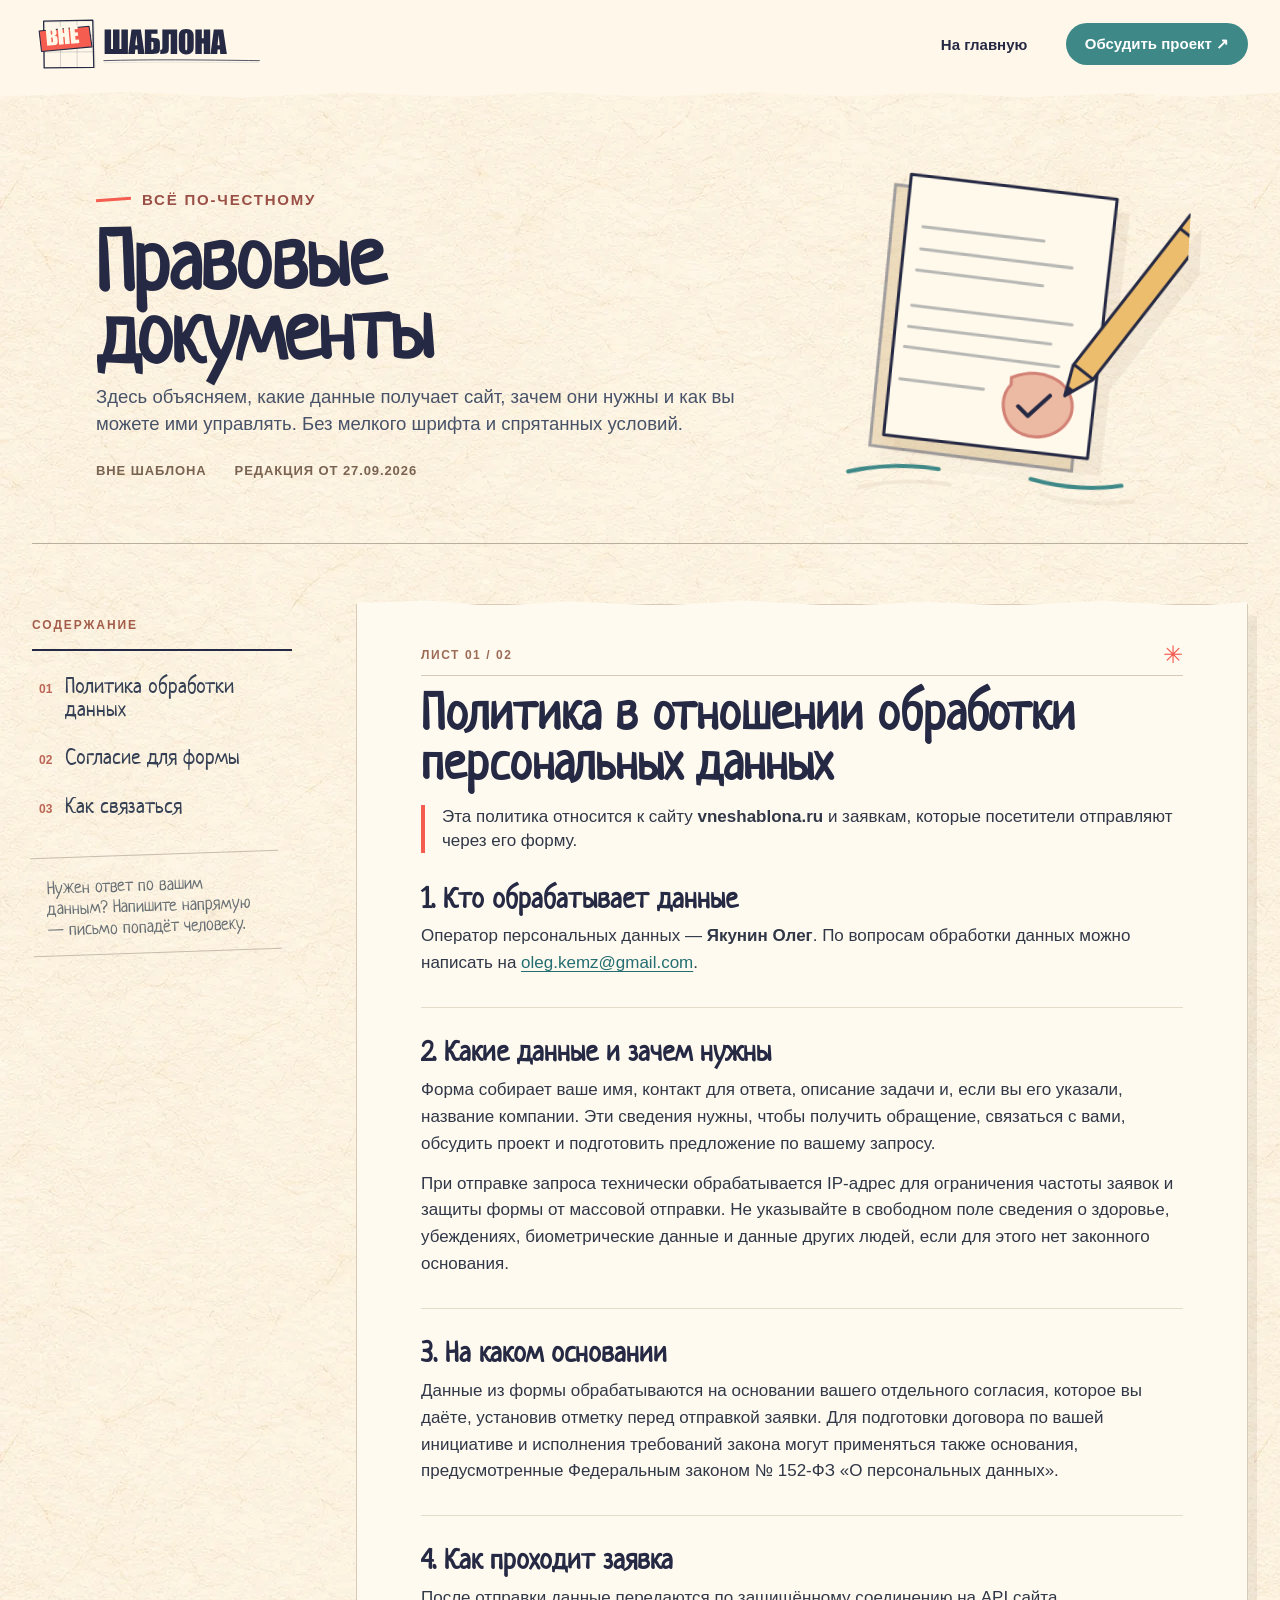
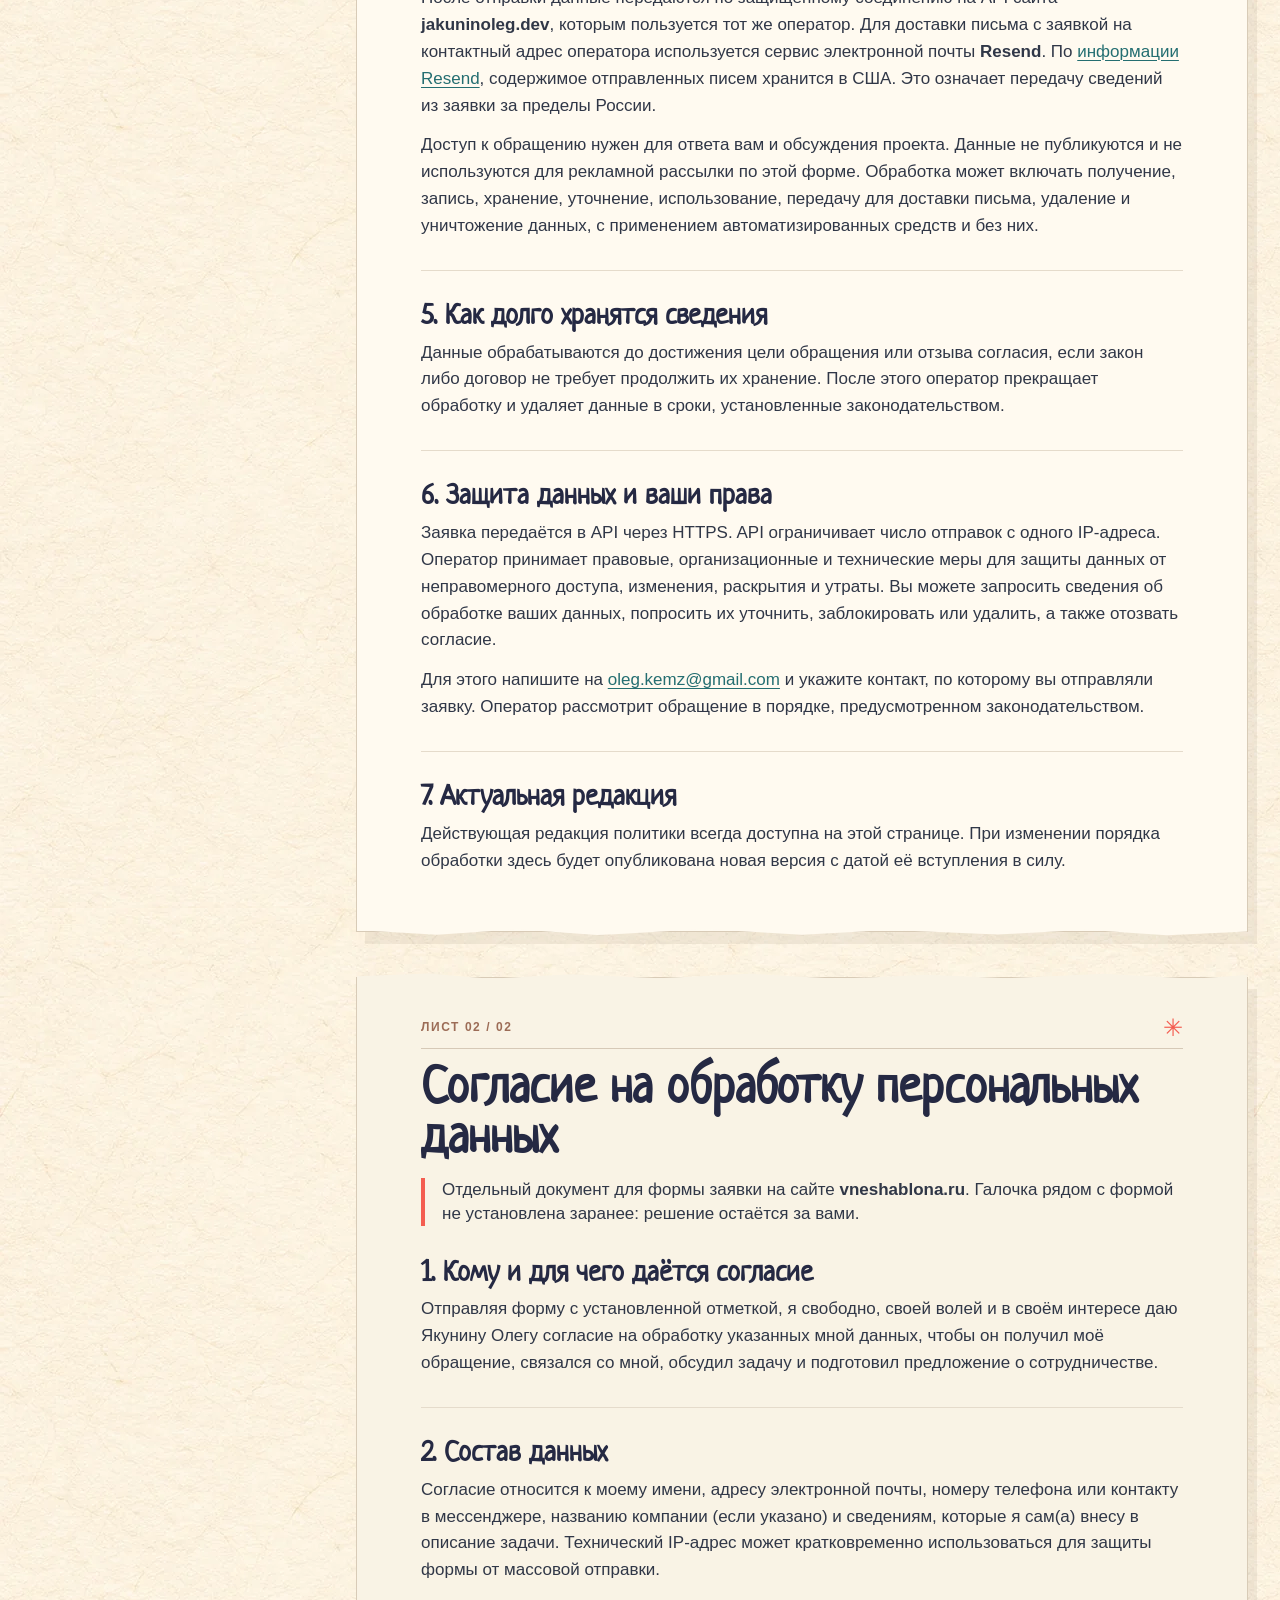
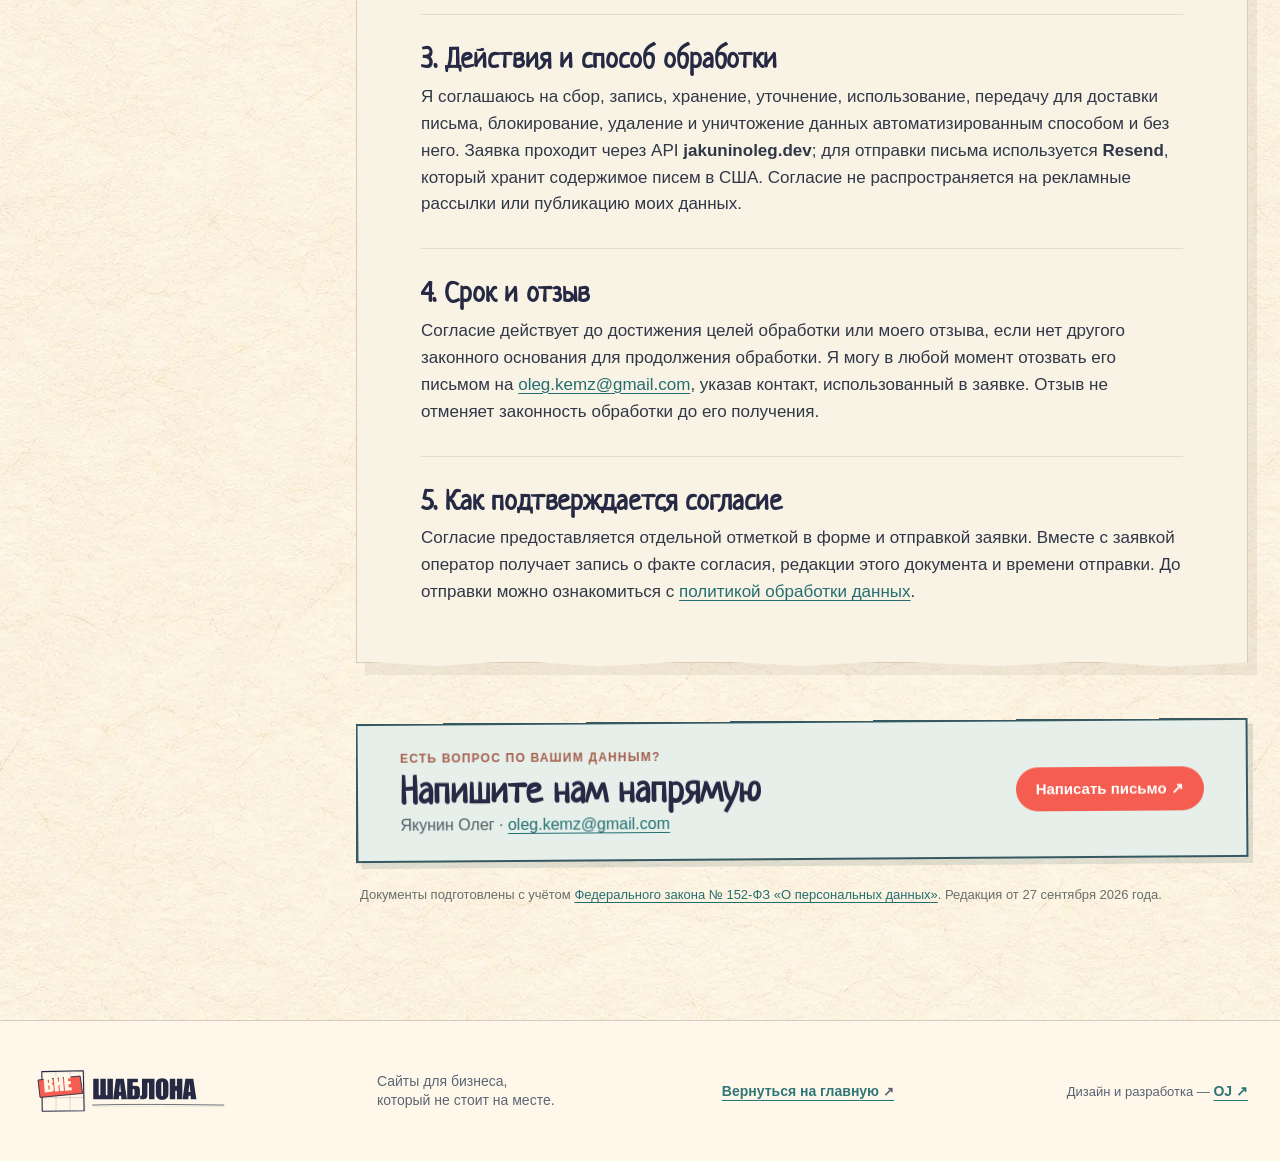
==== legal/index.html @ 4031b7a5 "Publish ready-to-deploy website" ====
<!doctype html>
<html lang="ru">
  <head>
    <meta charset="UTF-8" />
    <meta name="viewport" content="width=device-width, initial-scale=1" />
    <meta name="description" content="Политика обработки персональных данных и согласие для сайта ВНЕ ШАБЛОНА." />
    <meta name="theme-color" content="#f6ecd9" />
    <title>Правовые документы — ВНЕ ШАБЛОНА</title>
    <link rel="canonical" href="https://vneshablona.ru/legal/" />
    <link rel="icon" type="image/svg+xml" href="/assets/favicon.svg" />
    <link rel="preload" as="font" type="font/ttf" href="/assets/fonts/Neucha-Regular.ttf" crossorigin />
    <link rel="stylesheet" href="/styles.css" />
    <link rel="stylesheet" href="/legal.css" />
  </head>
  <body class="legal-page">
    <header class="legal-header">
      <div class="legal-header__inner">
        <a class="legal-header__brand" href="/" aria-label="ВНЕ ШАБЛОНА — на главную"><img src="/assets/logo-vne-shablona.svg" width="920" height="200" alt="ВНЕ ШАБЛОНА" /></a>
        <nav aria-label="Навигация"><a href="/">На главную</a><a href="/#contact" class="legal-header__contact">Обсудить проект <span aria-hidden="true">↗</span></a></nav>
      </div>
    </header>

    <main>
      <div class="legal-intro">
        <div class="legal-intro__copy">
          <p class="legal-kicker"><span class="legal-kicker__dash" aria-hidden="true"></span> Всё по-честному</p>
          <h1>Правовые<br />документы</h1>
          <p>Здесь объясняем, какие данные получает сайт, зачем они нужны и как вы можете ими управлять. Без мелкого шрифта и спрятанных условий.</p>
          <div class="legal-intro__meta"><span>ВНЕ ШАБЛОНА</span><span>Редакция от <time datetime="2026-09-27">27.09.2026</time></span></div>
        </div>
        <svg class="legal-intro__drawing" viewBox="0 0 360 340" role="img" aria-labelledby="drawing-title">
          <title id="drawing-title">Нарисованный лист документа с печатью и карандашом</title>
          <path d="M68 27 266 40 256 300 56 285Z" fill="#d6b98a" opacity=".42" stroke="#252943" stroke-width="3" />
          <path d="M83 16 287 30 271 287 69 274Z" fill="#fff9ec" stroke="#252943" stroke-width="3" stroke-linejoin="round" />
          <path d="M97 67 217 75M96 89 246 100M93 110 218 119M90 145 249 156M88 166 229 176M85 186 238 198M82 218 165 224" fill="none" stroke="#7c8287" stroke-width="3" stroke-linecap="round" opacity=".55" />
          <path d="M192 211c29-13 57 0 61 22s-21 42-48 33c-21-8-25-34-13-48Z" fill="#e7a58b" opacity=".76" stroke="#c45c50" stroke-width="3" />
          <path d="m200 239 10 9 21-21" fill="none" stroke="#252943" stroke-width="4" stroke-linecap="round" stroke-linejoin="round" />
          <g transform="rotate(35 307 140)"><path d="M294 29h24v188l-12 29-12-29Z" fill="#edbd6e" stroke="#252943" stroke-width="3" stroke-linejoin="round" /><path d="M294 46h24M294 216h24" stroke="#252943" stroke-width="3" /><path d="m302 236 4 10 4-10" fill="#252943" /></g>
          <path d="M36 312c33-9 60-10 89-7M216 310c30 7 60 8 90 2" fill="none" stroke="#3e8988" stroke-width="4" stroke-linecap="round" />
        </svg>
      </div>

      <div class="legal-layout">
        <aside class="legal-contents" aria-label="Содержание страницы">
          <p class="legal-contents__caption">Содержание</p>
          <nav aria-label="Правовые документы"><a href="#policy"><span>01</span> Политика обработки данных</a><a href="#consent"><span>02</span> Согласие для формы</a><a href="#contact-operator"><span>03</span> Как связаться</a></nav>
          <p class="legal-contents__note">Нужен ответ по вашим данным? Напишите напрямую — письмо попадёт человеку.</p>
        </aside>

        <div class="legal-documents">
          <article class="legal-document" id="policy" aria-labelledby="policy-title">
            <div class="legal-document__head"><span class="legal-document__number">Лист 01 / 02</span><span class="legal-document__mark" aria-hidden="true">✳</span></div>
            <h2 id="policy-title">Политика в отношении обработки персональных данных</h2>
            <p class="legal-document__lead">Эта политика относится к сайту <strong>vneshablona.ru</strong> и заявкам, которые посетители отправляют через его форму.</p>

            <section><h3>1. Кто обрабатывает данные</h3><p>Оператор персональных данных — <strong>Якунин Олег</strong>. По вопросам обработки данных можно написать на <a href="mailto:oleg.kemz@gmail.com">oleg.kemz@gmail.com</a>.</p></section>
            <section><h3>2. Какие данные и зачем нужны</h3><p>Форма собирает ваше имя, контакт для ответа, описание задачи и, если вы его указали, название компании. Эти сведения нужны, чтобы получить обращение, связаться с вами, обсудить проект и подготовить предложение по вашему запросу.</p><p>При отправке запроса технически обрабатывается IP-адрес для ограничения частоты заявок и защиты формы от массовой отправки. Не указывайте в свободном поле сведения о здоровье, убеждениях, биометрические данные и данные других людей, если для этого нет законного основания.</p></section>
            <section><h3>3. На каком основании</h3><p>Данные из формы обрабатываются на основании вашего отдельного согласия, которое вы даёте, установив отметку перед отправкой заявки. Для подготовки договора по вашей инициативе и исполнения требований закона могут применяться также основания, предусмотренные Федеральным законом № 152-ФЗ «О персональных данных».</p></section>
            <section><h3>4. Как проходит заявка</h3><p>После отправки данные передаются по защищённому соединению на API сайта <strong>jakuninoleg.dev</strong>, которым пользуется тот же оператор. Для доставки письма с заявкой на контактный адрес оператора используется сервис электронной почты <strong>Resend</strong>. По <a href="https://resend.com/security/gdpr" target="_blank" rel="noopener noreferrer">информации Resend</a>, содержимое отправленных писем хранится в США. Это означает передачу сведений из заявки за пределы России.</p><p>Доступ к обращению нужен для ответа вам и обсуждения проекта. Данные не публикуются и не используются для рекламной рассылки по этой форме. Обработка может включать получение, запись, хранение, уточнение, использование, передачу для доставки письма, удаление и уничтожение данных, с применением автоматизированных средств и без них.</p></section>
            <section><h3>5. Как долго хранятся сведения</h3><p>Данные обрабатываются до достижения цели обращения или отзыва согласия, если закон либо договор не требует продолжить их хранение. После этого оператор прекращает обработку и удаляет данные в сроки, установленные законодательством.</p></section>
            <section><h3>6. Защита данных и ваши права</h3><p>Заявка передаётся в API через HTTPS. API ограничивает число отправок с одного IP-адреса. Оператор принимает правовые, организационные и технические меры для защиты данных от неправомерного доступа, изменения, раскрытия и утраты. Вы можете запросить сведения об обработке ваших данных, попросить их уточнить, заблокировать или удалить, а также отозвать согласие.</p><p>Для этого напишите на <a href="mailto:oleg.kemz@gmail.com?subject=%D0%92%D0%BE%D0%BF%D1%80%D0%BE%D1%81%20%D0%BF%D0%BE%20%D0%BF%D0%B5%D1%80%D1%81%D0%BE%D0%BD%D0%B0%D0%BB%D1%8C%D0%BD%D1%8B%D0%BC%20%D0%B4%D0%B0%D0%BD%D0%BD%D1%8B%D0%BC">oleg.kemz@gmail.com</a> и укажите контакт, по которому вы отправляли заявку. Оператор рассмотрит обращение в порядке, предусмотренном законодательством.</p></section>
            <section><h3>7. Актуальная редакция</h3><p>Действующая редакция политики всегда доступна на этой странице. При изменении порядка обработки здесь будет опубликована новая версия с датой её вступления в силу.</p></section>
          </article>

          <article class="legal-document legal-document--consent" id="consent" aria-labelledby="consent-title">
            <div class="legal-document__head"><span class="legal-document__number">Лист 02 / 02</span><span class="legal-document__mark" aria-hidden="true">✳</span></div>
            <h2 id="consent-title">Согласие на обработку персональных данных</h2>
            <p class="legal-document__lead">Отдельный документ для формы заявки на сайте <strong>vneshablona.ru</strong>. Галочка рядом с формой не установлена заранее: решение остаётся за вами.</p>
            <section><h3>1. Кому и для чего даётся согласие</h3><p>Отправляя форму с установленной отметкой, я свободно, своей волей и в своём интересе даю Якунину Олегу согласие на обработку указанных мной данных, чтобы он получил моё обращение, связался со мной, обсудил задачу и подготовил предложение о сотрудничестве.</p></section>
            <section><h3>2. Состав данных</h3><p>Согласие относится к моему имени, адресу электронной почты, номеру телефона или контакту в мессенджере, названию компании (если указано) и сведениям, которые я сам(а) внесу в описание задачи. Технический IP-адрес может кратковременно использоваться для защиты формы от массовой отправки.</p></section>
            <section><h3>3. Действия и способ обработки</h3><p>Я соглашаюсь на сбор, запись, хранение, уточнение, использование, передачу для доставки письма, блокирование, удаление и уничтожение данных автоматизированным способом и без него. Заявка проходит через API <strong>jakuninoleg.dev</strong>; для отправки письма используется <strong>Resend</strong>, который хранит содержимое писем в США. Согласие не распространяется на рекламные рассылки или публикацию моих данных.</p></section>
            <section><h3>4. Срок и отзыв</h3><p>Согласие действует до достижения целей обработки или моего отзыва, если нет другого законного основания для продолжения обработки. Я могу в любой момент отозвать его письмом на <a href="mailto:oleg.kemz@gmail.com?subject=%D0%9E%D1%82%D0%B7%D1%8B%D0%B2%20%D1%81%D0%BE%D0%B3%D0%BB%D0%B0%D1%81%D0%B8%D1%8F">oleg.kemz@gmail.com</a>, указав контакт, использованный в заявке. Отзыв не отменяет законность обработки до его получения.</p></section>
            <section><h3>5. Как подтверждается согласие</h3><p>Согласие предоставляется отдельной отметкой в форме и отправкой заявки. Вместе с заявкой оператор получает запись о факте согласия, редакции этого документа и времени отправки. До отправки можно ознакомиться с <a href="#policy">политикой обработки данных</a>.</p></section>
          </article>

          <section class="legal-contact" id="contact-operator" aria-labelledby="legal-contact-title"><div><p class="legal-contact__eyebrow">Есть вопрос по вашим данным?</p><h2 id="legal-contact-title">Напишите нам напрямую</h2><p>Якунин Олег · <a href="mailto:oleg.kemz@gmail.com">oleg.kemz@gmail.com</a></p></div><a class="legal-contact__button" href="mailto:oleg.kemz@gmail.com?subject=%D0%92%D0%BE%D0%BF%D1%80%D0%BE%D1%81%20%D0%BF%D0%BE%20%D0%B4%D0%B0%D0%BD%D0%BD%D1%8B%D0%BC">Написать письмо <span aria-hidden="true">↗</span></a></section>
          <p class="legal-source">Документы подготовлены с учётом <a href="https://mintrud.gov.ru/docs/laws/130" target="_blank" rel="noopener noreferrer">Федерального закона № 152-ФЗ «О персональных данных»</a>. Редакция от <time datetime="2026-09-27">27 сентября 2026 года</time>.</p>
        </div>
      </div>
    </main>

    <footer class="legal-footer"><div class="legal-footer__inner"><a href="/" class="legal-footer__logo" aria-label="ВНЕ ШАБЛОНА — на главную"><img src="/assets/logo-vne-shablona.svg" width="920" height="200" alt="ВНЕ ШАБЛОНА" /></a><p>Сайты для бизнеса,<br />который не стоит на месте.</p><a href="/">Вернуться на главную <span aria-hidden="true">↗</span></a><span>Дизайн и разработка — <a href="https://jakuninoleg.dev/ru" target="_blank" rel="noopener noreferrer">OJ ↗</a></span></div></footer>
  </body>
</html>
---- styles.css ----
@import url("./tokens.css");

@font-face{font-family:Neucha;src:url("./assets/fonts/Neucha-Regular.ttf") format("truetype");font-style:normal;font-weight:400;font-display:swap}
*,*::before,*::after{box-sizing:border-box}
html,body{margin:0;min-width:320px;overflow-x:clip}
html{scroll-behavior:smooth}
body{position:relative;min-height:100vh;color:var(--color-ink);font-family:var(--font-body);background-color:var(--color-paper);background-image:url("/assets/paper-from-reference.webp");background-repeat:repeat;background-position:left top}
img{max-width:100%}
a{color:inherit}
a:focus-visible,button:focus-visible,input:focus-visible,textarea:focus-visible{outline:3px solid var(--color-focus);outline-offset:3px}
.visually-hidden{position:absolute;width:1px;height:1px;padding:0;margin:-1px;overflow:hidden;clip:rect(0,0,0,0);white-space:nowrap;border:0}
.section-inner{width:min(100% - 56px,1440px);margin-inline:auto}
.section-paper{position:relative;padding:clamp(56px,5vw,86px) 0;background:var(--color-paper)}
.section-paper--blue{background:#e8f2ed}
.section-paper--sage{background:#e9efe2}
.section-paper::before,.section-paper::after{content:"";position:absolute;z-index:1;left:0;width:100%;height:13px;background:inherit;pointer-events:none}
.section-paper::before{top:-10px;clip-path:polygon(0 60%,3% 30%,7% 70%,11% 20%,15% 62%,20% 36%,26% 75%,32% 23%,38% 62%,44% 34%,50% 68%,56% 28%,62% 72%,69% 31%,75% 61%,82% 20%,88% 64%,94% 30%,100% 55%,100% 100%,0 100%)}
.section-paper::after{bottom:-10px;clip-path:polygon(0 0,100% 0,100% 40%,95% 72%,88% 30%,82% 78%,76% 44%,70% 72%,63% 29%,57% 68%,50% 38%,43% 75%,36% 30%,30% 64%,22% 35%,15% 74%,8% 32%,0 69%)}
.section-heading{max-width:790px;margin-bottom:34px}
.section-heading--center{text-align:center;margin-inline:auto}
.section-heading h2,.contact h2{font-family:var(--font-headline);font-size:clamp(38px,3.6vw,58px);line-height:1.02;font-weight:700;letter-spacing:-.015em;margin:6px 0 10px}
.section-heading p:not(.eyebrow){font-size:clamp(18px,1.45vw,22px);line-height:1.33;margin:0;color:#49546b}
.eyebrow{margin:0;color:#a75b4b;font-size:14px;font-weight:700;letter-spacing:.08em;text-transform:uppercase}
.hand-note{font-family:var(--font-headline);font-size:clamp(24px,2.6vw,36px);line-height:1.07;color:#47435b;transform:rotate(-5deg)}
.fine-print{max-width:850px;margin:24px auto 0;text-align:center;color:#596175;font-size:14px;line-height:1.4}

/* Paper navigation sits between the drapes. */
.site-header{position:relative;z-index:5;background:var(--color-paper)}
.site-header::after{content:"";position:absolute;z-index:2;top:100%;left:0;width:100%;height:12px;background:var(--color-paper);clip-path:polygon(0 0,100% 0,100% 32%,96% 75%,91% 43%,86% 78%,80% 31%,75% 67%,69% 32%,62% 74%,56% 38%,50% 72%,44% 25%,38% 71%,31% 38%,25% 72%,18% 33%,12% 76%,6% 37%,0 69%);pointer-events:none}
.site-header__inner{width:min(100% - 300px,1360px);min-height:72px;margin-inline:auto;display:flex;align-items:center;gap:22px}
.brand{display:block;flex:0 0 auto;width:clamp(205px,17vw,280px);line-height:0}
.brand img{display:block;width:100%;height:auto}
.site-nav{display:flex;align-items:center;gap:clamp(12px,1.25vw,22px);margin-left:auto;white-space:nowrap}
.site-nav a,.site-header__cta{display:inline-flex;align-items:center;min-height:44px;text-decoration:none;font-weight:700;font-size:clamp(13px,.85vw,15px)}
.site-nav a:hover,.site-footer a:hover{color:var(--color-teal)}
.site-nav__cta{display:none!important}
.site-header__cta{justify-content:center;flex:0 0 auto;padding:0 18px;border-radius:999px;color:var(--color-paper);background:var(--color-teal)}
.site-header__cta:hover{background:var(--color-teal-hover)}
.menu-toggle{display:none}

/* The illustrated stage stays bounded; the new painting extends its world on wide screens. */
.hero-world{position:relative;background:var(--color-paper)}
.hero{position:relative;width:min(100%,1920px);margin-inline:auto;background:var(--color-paper)}
.hero__picture,.hero__art{display:block;width:100%}
.hero__picture{clip-path:polygon(0 1.4%,3% 1.1%,7% 1.5%,12% .8%,18% 1.2%,25% .6%,32% 1.1%,39% .5%,46% 1%,54% .5%,62% 1.2%,69% .7%,76% 1.5%,84% .8%,91% 1.4%,97% .7%,100% 1.2%,100% 98.5%,95% 99.1%,89% 98.4%,83% 99.3%,77% 98.7%,69% 99.5%,62% 98.8%,55% 99.3%,48% 98.6%,40% 99.4%,33% 98.7%,26% 99.3%,18% 98.6%,11% 99.4%,5% 98.8%,0 99.2%)}
.hero__art{height:auto}
.hero__copy{position:absolute;z-index:1;top:3.3%;left:50%;width:min(70%,1040px);transform:translateX(-50%);display:flex;flex-direction:column;align-items:center;text-align:center}
.hero h1{margin:0;color:var(--color-ink);font-family:var(--font-headline);font-size:clamp(52px,5vw,92px);font-weight:700;line-height:.91;letter-spacing:-.022em;-webkit-text-stroke:.24px currentColor;transform:rotate(-1.2deg)}
.hero-title__variant{display:block}
.hero-title__variant--mobile{display:none}
.hero-title__line{display:block;white-space:nowrap}
.arc-char{display:inline-block;white-space:pre;transform:translateY(var(--arc-y)) rotate(var(--arc-r));transform-origin:50% 85%}
.hero__copy>p{max-width:790px;margin:18px 0 0;font-family:var(--font-headline);font-size:clamp(23px,1.85vw,32px);line-height:1.03;font-weight:700;transform:rotate(-.6deg)}
.pill-button{display:inline-flex;align-items:center;justify-content:center;gap:12px;min-height:52px;padding:0 30px;border:0;border-radius:999px;color:#fff;background:var(--color-coral);font-family:var(--font-body);font-size:19px;font-weight:700;text-decoration:none;white-space:nowrap;box-shadow:0 3px 0 #ca443f;cursor:pointer;transition:background .16s ease,transform .16s ease}
.pill-button:hover{background:var(--color-coral-hover);transform:translateY(-2px)}
.hero__cta{margin-top:23px}
.desktop-break{display:initial}

/* Four linked graphic novel frames. */
.story{padding-top:48px}
.story .section-heading{margin-bottom:22px}
.story-grid{display:grid;grid-template-columns:repeat(4,minmax(0,1fr));gap:14px;align-items:stretch}
.comic-panel{min-width:0;padding:10px 10px 17px;background:#fffaf0;border:1px solid #d9c7ab;box-shadow:2px 4px 0 #92806a29;transform:rotate(var(--tilt,0deg))}
.comic-panel:nth-child(1){--tilt:-.4deg}.comic-panel:nth-child(2){--tilt:.3deg}.comic-panel:nth-child(3){--tilt:-.2deg}.comic-panel:nth-child(4){--tilt:.35deg}
.comic-panel h3{margin:0 0 8px;font-family:var(--font-headline);font-size:clamp(20px,1.8vw,29px);line-height:1.02}
.comic-panel h3 span{font-family:var(--font-body);font-size:.7em;margin-right:3px}
.comic-panel__art{position:relative;overflow:hidden;border:1px solid #726c65;background:#d7e6d7}
.comic-panel__art img{display:block;width:100%;height:auto;aspect-ratio:1.5;object-fit:cover}
.speech{position:absolute;top:12px;right:8px;max-width:52%;padding:8px 10px;border:1.5px solid #383848;border-radius:50% 43% 47% 46% / 44% 50% 45% 53%;background:#fffdf2e8;box-shadow:1px 2px 0 #272b3f4d;font-family:var(--font-headline);font-size:clamp(12px,1.05vw,17px);line-height:1.05;text-align:center}
.speech::after{content:"";position:absolute;left:27%;bottom:-10px;width:13px;height:13px;background:#fffdf2;border-right:1.5px solid #383848;border-bottom:1.5px solid #383848;transform:skew(-30deg) rotate(35deg)}
.comic-panel>p{font-size:clamp(16px,1.2vw,19px);line-height:1.2;margin:10px 2px 0}
.story__note{margin:30px 3% 0;display:inline-block}

/* Cost of ownership: tall panels deliberately read as a comic strip. */
.triptych{display:grid;grid-template-columns:repeat(3,minmax(0,1fr));gap:22px}
.story-card{position:relative;min-width:0;background:#fffaf0;border:1px solid #c8bda9;padding:10px;box-shadow:4px 5px 0 #33394a20}
.story-card__tag{position:absolute;z-index:1;top:20px;left:0;padding:7px 16px 7px 22px;font-family:var(--font-headline);font-size:28px;font-weight:700;box-shadow:2px 3px 0 #1e2a3626;transform:rotate(-2deg)}
.tag--coral{background:#f2b5a9}.tag--navy{background:#bbcfda}.tag--teal{background:#b8d8c1}
.story-card>img{display:block;width:100%;height:clamp(360px,35vw,530px);object-fit:cover;object-position:center 30%;border:1px solid #716d69}
.story-card__copy{padding:12px 10px 8px}
.story-card h3{font-family:var(--font-headline);font-size:29px;line-height:1;margin:0 0 7px}
.story-card p{font-size:17px;line-height:1.23;margin:0 0 10px}
.paper-tags{display:flex;flex-wrap:wrap;gap:5px;list-style:none;margin:0;padding:0}
.paper-tags li{padding:4px 7px;background:#f2e4cc;border:1px solid #d2bfa5;font-size:13px;font-weight:700;transform:rotate(-1deg)}
.paper-tags li:nth-child(even){transform:rotate(2deg)}
.story-card blockquote{margin:9px 0 0;padding:10px 12px;border-left:4px solid var(--color-teal);background:#e7efe4;font-family:var(--font-headline);font-size:18px;line-height:1.1}

/* Custom workshop uses a second, vertically recomposed image on phones. */
.workshop{position:relative;padding:67px 0 72px;background:#d9ece8}
.workshop__inner{position:relative}
.workshop .section-heading{position:relative;z-index:2;margin-bottom:12px}
.workshop__side-note{position:absolute;z-index:2;left:0;top:140px;font-size:25px}
.workshop__picture{display:block;width:100%;overflow:hidden;clip-path:polygon(0 2%,7% 1%,13% 1.6%,20% .5%,29% 1.2%,39% .2%,49% 1.2%,61% .4%,70% 1.5%,80% .5%,91% 1.5%,100% .8%,100% 98%,93% 99%,83% 98.5%,72% 99.4%,60% 98.6%,50% 99.3%,38% 98.6%,27% 99.5%,17% 98.5%,6% 99%,0 98.3%)}
.workshop__picture img{display:block;width:100%;height:auto}
.workshop__labels{position:relative;z-index:1;display:grid;grid-template-columns:repeat(4,1fr);gap:12px;margin:-46px 28px 0}
.workshop__labels article{padding:13px 13px 15px;background:#fff9e9;border:1px solid #c9bd9f;box-shadow:3px 4px 0 #37555930;transform:rotate(var(--tilt,0deg))}
.workshop__labels article:nth-child(1){--tilt:-1deg}.workshop__labels article:nth-child(2){--tilt:1deg}.workshop__labels article:nth-child(3){--tilt:-.5deg}.workshop__labels article:nth-child(4){--tilt:1.3deg}
.workshop__labels h3{margin:-13px -13px 8px;padding:5px 12px;background:#f5b7ac;font-family:var(--font-headline);font-size:25px;line-height:1.05}
.workshop__labels p{font-size:16px;line-height:1.18;margin:0}

/* Race and ownership panels share paper captions, not app cards. */
.race-grid figure,.ownership-grid figure{position:relative;min-width:0;margin:0;background:#fffaf0;border:1px solid #c9bba8;padding:8px;box-shadow:3px 4px 0 #222b3a20}
.race-grid img,.ownership-grid img{display:block;width:100%;height:clamp(340px,32vw,480px);object-fit:cover;object-position:center 40%}
.race-grid figcaption,.ownership-grid figcaption{display:flex;flex-direction:column;gap:3px;padding:11px 7px 5px}
.race-grid strong,.ownership-grid strong{font-family:var(--font-headline);font-size:29px;line-height:1}
.race-grid figcaption span,.ownership-grid figcaption span{font-size:16px;line-height:1.2}
.speed-result{max-width:960px;margin:30px auto 0;padding:18px 25px;display:flex;align-items:center;gap:30px;background:#fff9e8;border-top:2px solid #55526b;border-bottom:2px solid #55526b;transform:rotate(-.5deg)}
.speed-result__number{flex:0 0 auto;margin:0;color:#d65c4f;font-family:var(--font-headline);font-size:clamp(85px,10vw,140px);line-height:.8}
.speed-result__number span{font-size:.55em}
.speed-result h3{font-family:var(--font-headline);font-size:34px;margin:0 0 3px}
.speed-result p{font-size:19px;line-height:1.2;margin:0 0 5px}
.speed-result small{display:block;color:#677080;font-size:14px;line-height:1.3}
.ownership-grid img{height:clamp(330px,28vw,420px)}
.ownership__summary{max-width:860px;margin:30px auto 0;font-size:21px;line-height:1.35;text-align:center}

/* A friendly editor drawn into the same world. */
.cms__layout{display:grid;grid-template-columns:1.2fr .8fr;gap:42px;align-items:center}
.cms__art{overflow:hidden;clip-path:polygon(0 2%,10% .5%,20% 1.5%,31% .7%,43% 1.6%,54% .6%,65% 1.5%,76% .5%,88% 1.7%,100% .7%,100% 98.5%,89% 99.5%,78% 98.5%,68% 99.4%,56% 98.7%,45% 99.5%,34% 98.6%,23% 99.4%,12% 98.5%,0 99%)}
.cms__art img{display:block;width:100%;height:auto}
.cms__copy h2{font-family:var(--font-headline);font-size:clamp(38px,3.5vw,56px);line-height:1;margin:7px 0 13px}
.cms__copy>p:not(.eyebrow):not(.hand-note){font-size:21px;line-height:1.3;margin:0 0 18px}
.cms__notepad{max-width:380px;padding:14px 18px;background:#fffaf0;border:1px solid #c9bba8;box-shadow:5px 6px 0 #55556c25;transform:rotate(1deg)}
.cms__notepad>span{display:block;margin:-14px -18px 8px;padding:7px 18px;background:#f0b2a7;font-family:var(--font-headline);font-size:25px}
.cms__notepad ul{display:grid;grid-template-columns:repeat(2,1fr);gap:6px 14px;list-style:none;margin:0;padding:0;font-size:19px}
.cms__notepad li::before{content:"✓";margin-right:7px;color:var(--color-teal);font-weight:700}
.cms__copy .hand-note{margin:22px 0 0;font-size:27px}

/* Editorial benefits, process frames, and the honest decision spread. */
.benefits__layout{display:grid;grid-template-columns:1fr 1.6fr;gap:40px;align-items:center}
.benefits .section-heading{margin:0}
.benefits .section-heading h2{font-size:clamp(34px,3.1vw,50px)}
.benefits__list{display:grid;grid-template-columns:repeat(3,1fr)}
.benefits__list article{padding:8px 20px 10px;border-left:1px solid #d4cabc}
.benefit-mark{display:block;height:66px;font-family:var(--font-headline);font-size:66px;line-height:.9;transform:rotate(-8deg)}
.benefits__list h3{font-family:var(--font-headline);font-size:26px;line-height:1;margin:0 0 7px}
.benefits__list p{font-size:16px;line-height:1.22;margin:0}
.process-grid{display:grid;grid-template-columns:repeat(4,1fr);gap:15px}
.process-grid article{position:relative;padding:12px 12px 17px;background:#fffaf0;border:1px solid #d3c5ae;box-shadow:2px 3px 0 #35364a19;transform:rotate(var(--tilt,0deg))}
.process-grid article:nth-child(1){--tilt:-.6deg}.process-grid article:nth-child(2){--tilt:.4deg}.process-grid article:nth-child(3){--tilt:-.3deg}.process-grid article:nth-child(4){--tilt:.6deg}
.process-grid img{display:block;width:100%;height:auto;aspect-ratio:1;object-fit:cover}
.process__number{position:absolute;z-index:1;top:1px;left:1px;width:43px;height:43px;display:grid;place-items:center;border-radius:50%;color:#fff;background:#5b4b6a;font-family:var(--font-headline);font-size:27px}
.process-grid h3{margin:11px 3px 0;font-family:var(--font-headline);font-size:26px;line-height:1.05}
.process__note{margin:20px 0 0 auto;width:max-content;text-align:right}
.honest__grid{display:grid;grid-template-columns:repeat(2,1fr);gap:25px;max-width:1050px;margin-inline:auto}
.honest__grid article{padding:25px 28px 30px;background:#fff9ea;border:1px solid #c6b7a0;box-shadow:4px 6px 0 #3d4c5928;transform:rotate(-.7deg)}
.honest__grid article:nth-child(2){background:#f1f6e8;transform:rotate(.8deg)}
.honest__label{display:block;width:fit-content;max-width:100%;margin:-25px -28px 17px;padding:9px 15px;background:#f4c2b7;font-family:var(--font-headline);font-size:25px;font-weight:700}
.honest__label--green{background:#c8dfc5}
.honest__grid ul{margin:0;padding:0;list-style:none}
.honest__grid li{position:relative;padding:7px 0 7px 25px;border-bottom:1px dashed #c7c5b6;font-size:19px;line-height:1.2}
.honest__grid li::before{content:"✓";position:absolute;left:0;color:var(--color-teal);font-weight:700}
.honest__note{width:max-content;max-width:100%;margin:35px auto 0;text-align:center;font-size:31px}

/* The illustration leaves genuine space for the real, accessible form. */
.contact{position:relative;padding:55px 0;background:#e8eee6}
.contact__inner{position:relative;width:min(100% - 56px,1440px);min-height:620px;margin-inline:auto;overflow:hidden;background:#f7f1df;clip-path:polygon(0 1.5%,8% .5%,18% 1.2%,29% .4%,40% 1.5%,50% .5%,61% 1.2%,72% .4%,82% 1.4%,93% .5%,100% 1.3%,100% 98.5%,92% 99.5%,84% 98.4%,75% 99.3%,64% 98.6%,54% 99.4%,43% 98.6%,32% 99.5%,20% 98.5%,9% 99.4%,0 98.7%)}
.contact__art{position:absolute;inset:0;width:100%;height:100%;object-fit:cover;object-position:center}
.contact__content{position:relative;z-index:1;width:45%;margin-left:auto;padding:55px 7% 55px 0}
.contact h2{font-size:clamp(38px,3.6vw,56px)}
.contact__content>p:not(.eyebrow){max-width:460px;font-size:19px;line-height:1.25;margin:0 0 15px}
.contact__form{display:grid;gap:8px;max-width:450px}
.contact__form label{display:block}
.contact__form input,.contact__form textarea{display:block;width:100%;padding:13px 15px;border:1px solid #c4baaa;border-radius:4px;background:#fffaf1e8;color:var(--color-ink);font:17px var(--font-body)}
.contact__form input{height:46px}
.contact__form textarea{min-height:100px;resize:vertical}
.contact__form .pill-button{justify-self:stretch;margin-top:6px}
.contact__note{position:absolute;z-index:1;left:6%;bottom:25px;font-size:29px;color:#312f48}
.site-footer{padding:22px 0 28px;background:var(--color-paper);border-top:1px solid #dfd4c6}
.site-footer__inner{display:flex;align-items:center;gap:35px}
.brand--footer{width:230px}
.site-footer nav{display:flex;gap:20px;margin:auto;flex-wrap:wrap}
.site-footer nav a{font-size:14px;text-decoration:none}
.site-footer p{margin:0;font-size:15px;line-height:1.2;color:#526074}

@media(min-width:1921px){.hero-world{background-image:url("/assets/hero-wide-room.webp");background-size:100% 100%;background-position:center center;background-repeat:no-repeat}}
@media(max-width:1390px){.site-header__inner{width:min(100% - 170px,1180px)}.brand{width:220px}.site-nav{gap:12px}.site-header__cta{padding-inline:14px}}
@media(max-width:1340px){body::before{display:none}.site-header__inner{width:min(100% - 32px,900px);min-height:64px}.site-header__cta{display:none}.brand{width:clamp(190px,25vw,240px)}.menu-toggle{display:flex;flex-direction:column;align-items:center;justify-content:center;gap:5px;width:46px;height:46px;margin-left:auto;padding:10px;border:0;background:transparent;cursor:pointer}.menu-toggle span{display:block;width:24px;height:2px;border-radius:2px;background:var(--color-ink)}.site-nav{position:absolute;top:100%;left:0;right:0;z-index:10;display:none;flex-direction:column;align-items:stretch;gap:0;margin:0;padding:12px max(20px,calc((100% - 900px)/2)) 22px;background:var(--color-paper);border-bottom:2px solid var(--color-ink);box-shadow:0 12px 16px #2b2d3940}.site-nav.is-open{display:flex}.site-nav a{min-height:47px;font-size:18px;border-bottom:1px solid #e1d5c4}.site-nav__cta{display:inline-flex!important;justify-content:center;margin-top:12px;border:0!important;border-radius:999px;background:var(--color-teal);color:#fff}.hero h1{font-size:clamp(48px,5vw,70px)}.hero__copy>p{font-size:clamp(20px,2vw,26px)}.benefits__layout{grid-template-columns:1fr;gap:22px}}
@media(max-width:950px){.hero-world{background:#e5f2ef}.hero{width:min(100%,680px)}.hero__copy{top:3.4%;width:95%}.hero h1{font-size:clamp(43px,6.3vw,66px)}.hero__copy>p{font-size:clamp(20px,2.6vw,25px);margin-top:12px}.hero__cta{margin-top:13px}.triptych{grid-template-columns:1fr;max-width:570px;margin-inline:auto}.story-card>img{height:460px}.race-grid img,.ownership-grid img{height:460px}.cms__layout{grid-template-columns:1fr}.cms__art{max-width:800px}.cms__copy{max-width:700px}.workshop__side-note{display:none}.workshop__labels{margin:-12px 12px 0;grid-template-columns:repeat(2,1fr)}.process-grid{grid-template-columns:repeat(2,1fr)}.site-footer__inner{flex-wrap:wrap}.site-footer nav{margin-left:auto}}
@media(max-width:700px){.section-inner,.contact__inner{width:min(100% - 28px,480px)}.section-paper{padding:48px 0}.section-heading{margin-bottom:22px}.section-heading h2,.contact h2{font-size:clamp(34px,9vw,44px)}.section-heading p:not(.eyebrow){font-size:17px}.eyebrow{font-size:11px}.site-header__inner{width:100%;min-height:58px;padding:0 13px 0 8px}.brand{width:clamp(160px,47vw,205px)}.hero{width:100%}.hero__picture{clip-path:polygon(0 1.2%,8% .5%,18% 1.4%,29% .6%,40% 1.5%,52% .4%,64% 1.4%,76% .5%,88% 1.3%,100% .5%,100% 98.7%,90% 99.5%,80% 98.8%,68% 99.5%,56% 98.7%,44% 99.4%,32% 98.6%,20% 99.3%,9% 98.6%,0 99.3%)}.hero__copy{top:2.4%;width:95%}.hero h1{font-size:clamp(36px,9.9vw,47px);line-height:.92;letter-spacing:-.025em}.hero-title__variant--desktop{display:none}.hero-title__variant--mobile{display:block}.hero__copy>p{max-width:360px;margin-top:9px;font-size:clamp(17px,4.5vw,20px);line-height:1.05}.desktop-break{display:none}.hero__cta{width:min(83%,330px);min-height:47px;margin-top:12px;padding-inline:12px;font-size:clamp(15px,4vw,18px)}.story-grid{grid-template-columns:1fr;gap:15px}.comic-panel{padding:8px 8px 14px}.comic-panel h3{font-size:26px}.comic-panel>p{font-size:17px}.speech{font-size:clamp(15px,4vw,18px);max-width:50%}.story__note{font-size:29px}.triptych{gap:18px}.story-card>img{height:370px}.story-card h3{font-size:28px}.workshop{padding:50px 0}.workshop__picture{width:calc(100% + 28px);margin-left:-14px}.workshop__labels{grid-template-columns:1fr 1fr;gap:8px;margin:6px 0 0}.workshop__labels article{padding:9px}.workshop__labels h3{font-size:21px;margin:-9px -9px 7px;padding:5px 7px}.workshop__labels p{font-size:14px}.race-grid img,.ownership-grid img{height:370px}.speed-result{display:block;padding:18px}.speed-result__number{font-size:95px}.speed-result h3{font-size:29px}.speed-result p{font-size:17px}.ownership__summary{font-size:18px}.cms__layout{gap:24px}.cms__copy h2{font-size:39px}.cms__copy>p:not(.eyebrow):not(.hand-note){font-size:18px}.benefits__list{grid-template-columns:1fr}.benefits__list article{display:grid;grid-template-columns:54px 1fr;column-gap:12px;padding:13px 8px;border-left:0;border-top:1px solid #d4cabc}.benefit-mark{grid-row:span 2;font-size:53px;height:auto}.benefits__list h3{font-size:27px}.benefits__list p{font-size:16px}.process-grid{grid-template-columns:repeat(2,1fr);gap:9px}.process-grid article{padding:7px}.process__number{width:32px;height:32px;font-size:21px}.process-grid h3{font-size:20px}.process__note{font-size:28px}.honest__grid{grid-template-columns:1fr;gap:22px}.honest__grid article{padding:21px}.honest__label{font-size:23px;margin:-21px -21px 15px}.honest__grid li{font-size:17px}.honest__note{font-size:25px}.contact{padding:30px 0}.contact__inner{min-height:0;overflow:hidden}.contact__art{position:relative;display:block;width:100%;height:250px;object-fit:cover;object-position:left center}.contact__content{width:100%;padding:18px 18px 32px;margin:0;background:#f6efde}.contact__content>p:not(.eyebrow){font-size:17px}.contact__note{display:none}.site-footer__inner{display:block}.brand--footer{width:205px}.site-footer nav{margin:16px 0;gap:11px 18px}.site-footer p{font-size:14px}}
@media(max-width:360px){.hero h1{font-size:35px}.hero__copy{top:1.8%}.hero__copy>p{font-size:16px;margin-top:7px}.hero__cta{margin-top:8px}.workshop__labels{grid-template-columns:1fr}.process-grid h3{font-size:18px}}
@media(prefers-reduced-motion:reduce){html{scroll-behavior:auto}*,*::before,*::after{transition-duration:.01ms!important;animation-duration:.01ms!important}}

@media(min-width:1341px){.site-header__inner{width:min(100% - 540px,1000px)}.brand{width:220px}.site-nav{gap:10px}.site-nav a{font-size:14px}.site-header__cta{font-size:14px;padding-inline:15px}}
.speed-result .speed-result__number{font-size:clamp(85px,10vw,140px);line-height:.8;color:#d65c4f;margin:0}
@media (min-width:701px) and (max-width:950px){.story-grid{grid-template-columns:repeat(2,minmax(0,1fr))}}
@media (max-width:500px){.process-grid{grid-template-columns:1fr}.process-grid img{height:230px;aspect-ratio:auto;object-fit:cover;object-position:center 38%}.process-grid h3{font-size:25px}.process-grid h3 br{display:none}}
@media (min-width:1921px){.hero{background:transparent}.hero__picture{mask-image:linear-gradient(to right,transparent 0%,#000 2%,#000 98%,transparent 100%)}}
/* Let the one Hero painting continue behind the header. Its own drapes frame the navigation. */
.site-header::after{height:10px}
@media (min-width:951px){
  .site-header{position:absolute;top:0;left:0;right:0;background:transparent}
  .site-header__inner{position:relative;background:var(--color-paper)}
  .site-header::after{left:50%;width:min(100% - 32px,900px);transform:translateX(-50%)}
  .hero__copy{top:clamp(78px,6vw,115px)}
  .hero__copy>p{margin-top:2px}
  .hero__cta{min-height:46px;margin-top:5px}
}
@media (min-width:951px) and (max-width:1200px){.hero h1{font-size:clamp(43px,4.5vw,52px)}.hero__cta{min-height:44px}.desktop-break{display:none}}
@media (min-width:1341px){.site-header::after{width:min(100% - 660px,1000px)}}
/* The first four comic frames are the next beat of the same illustrated scene. */
.story{z-index:2;margin-top:-20px;padding-top:0}
.story::before{display:none}
.story .section-heading{position:absolute;width:1px;height:1px;padding:0;margin:-1px;overflow:hidden;clip:rect(0,0,0,0);white-space:nowrap;border:0}
@media (max-width:700px){.story{margin-top:-9px}}
/* Small ink drawings echo the lightning, search and gear in the source panels. */
.benefit-mark{width:62px;height:65px;font-size:0;color:transparent;background-repeat:no-repeat;background-position:center;background-size:58px 58px}
.benefits__list article:nth-child(1) .benefit-mark{background-image:url("/assets/icon-lightning.svg")}
.benefits__list article:nth-child(2) .benefit-mark{background-image:url("/assets/icon-search.svg")}
.benefits__list article:nth-child(3) .benefit-mark{background-image:url("/assets/icon-gear.svg")}
@media (max-width:700px){.benefit-mark{width:50px;height:56px;background-size:48px 48px}}
.honest__grid article{position:relative}
.honest__grid article::after{content:"";position:absolute;top:74px;left:20px;width:55px;height:72px;background:url("/assets/icon-bulb.svg") center/contain no-repeat;pointer-events:none}
.honest__grid article:nth-child(2)::after{background-image:url("/assets/icon-target.svg")}
.honest__grid ul{margin-left:65px}
@media (max-width:700px){.honest__grid article::after{top:86px;left:10px;width:50px;height:63px}.honest__grid ul{margin-left:46px}}

/* The current iteration is an illustrated canvas: story sections return one at a time. */
.page-world{background:transparent}
.site-header::after{display:none}
.hero-world,.hero{background:transparent}
.hero{width:100%}
.hero__picture{width:100%;overflow:hidden;clip-path:none}
.hero__art{position:relative;left:50%;display:block;width:min(2560px,144.9275vw);max-width:none;height:auto;transform:translateX(-50%)}
.future-canvas{position:relative;z-index:2;min-height:100vh;margin-top:-9px;background:transparent}
@media (min-width:951px){
  .site-header__inner{background:transparent}
  .hero__picture{mask-image:none}
  .hero__art{object-fit:contain}
}
@media (max-width:950px){
  .site-header{background:transparent}
  .hero-world{background:transparent}
  .hero{width:min(100%,680px)}
  .hero__art{left:0;width:100%;transform:none}
  .hero__copy{top:6%}
  .future-canvas{min-height:100vh;margin-top:-5px;background:transparent}
}
.site-footer{background:transparent}
/* Keep the unfinished scene in source while reviewing only the paper canvas. */
.hero-world[hidden]{display:none!important}
.site-header{position:relative;top:auto;left:auto;right:auto;background:transparent}
.site-header__inner{background:transparent}
.future-canvas{margin-top:0}
/* Restored frames carry the original comic lettering inside the artwork. */
.comic-panel__art img{aspect-ratio:auto;height:auto;object-fit:contain}
.comic-panel .speech,.story-card__tag,.story-card .paper-tags,.story-card blockquote{display:none}
.story-card>img,.race-grid img,.ownership-grid img{height:auto;aspect-ratio:auto;object-fit:contain}
.race-grid figcaption,.ownership-grid figcaption{display:none}
.cms__layout{grid-template-columns:minmax(0,.9fr) minmax(0,1.1fr)}
.cms__art{max-width:620px;justify-self:center}
.cms__notepad,.cms__copy .hand-note{display:none}
.process-grid img{aspect-ratio:1.62;object-fit:cover}
.contact__art{object-position:left center}
@media (min-width:701px){.workshop__labels,.workshop__side-note{display:none}}
@media (max-width:950px){.cms__layout{grid-template-columns:1fr}}
@media (max-width:700px){.cms__copy{order:-1}.workshop__labels{display:grid}}

/* The wide Hero is one painting. Narrow desktops reveal only the scene between its curtains. */
.hero{overflow:hidden}
.hero__stage{position:relative;left:50%;width:min(2560px,156.3vw);transform:translateX(-50%)}
.hero__picture,.hero__art{display:block;width:100%;overflow:visible;clip-path:none}
.hero__art{position:static;left:auto;max-width:none;height:auto;transform:none}
@media (min-width:951px){
  .site-header{position:absolute;top:0;left:0;right:0;background:transparent}
  .site-header__inner{width:min(calc(100% - 420px),1000px);min-height:64px;padding:0;background:transparent}
  .site-header .brand{width:clamp(205px,10vw,230px)}
  .hero__copy{top:min(124px,7.7vw)}
  .hero h1{font-size:clamp(38px,3.65vw,60px);line-height:1}
  .hero__copy>p{margin-top:clamp(5px,.5vw,8px);font-size:clamp(16px,1.3vw,21px);line-height:1.05}
  .hero__cta{min-height:clamp(35px,2.5vw,42px);margin-top:clamp(5px,.55vw,9px);font-size:clamp(14px,.96vw,18px)}
}
@media (max-width:950px){
  .site-header{position:relative;background:transparent}
  .hero{width:min(100%,680px)}
  .hero__stage{left:auto;width:100%;transform:none}
}

/* Keep full navigation on laptops; reserve the burger for tablet and phone widths. */
@media (min-width:1101px){
  .site-header__inner{display:grid;grid-template-columns:auto minmax(0,1fr) auto;column-gap:clamp(10px,1vw,22px)}
  .site-nav,.site-nav.is-open{display:flex;justify-content:center;align-items:center;margin:0}
  .site-header__cta{justify-self:end;white-space:nowrap}
}
@media (min-width:1101px) and (max-width:1340px){
  .site-header__inner{width:min(calc(100% - 300px),900px)}
  .site-header .brand{width:clamp(150px,15vw,205px)}
  .menu-toggle{display:none}
  .site-nav,.site-nav.is-open{position:relative;top:auto;right:auto;bottom:auto;left:auto;flex-direction:row;gap:clamp(7px,.7vw,12px);padding:0;background:transparent;border:0;box-shadow:none}
  .site-nav a{min-height:42px;border:0;font-size:14px}
  .site-nav .site-nav__cta{display:none!important}
  .site-header__cta{display:inline-flex;min-height:42px;padding-inline:15px;font-size:14px}
}
@media (max-width:1100px){
  .site-header__inner{min-height:58px;padding:0}
  .menu-toggle{display:grid;place-content:center;gap:5px;width:44px;height:44px;margin-left:auto;padding:0;border:1px solid #344052;border-radius:8px;background:#fbf3e3}
  .menu-toggle span{width:22px;height:2px;transition:transform .18s ease,opacity .18s ease}
  .menu-toggle[aria-expanded="true"] span:first-child{transform:translateY(7px) rotate(45deg)}
  .menu-toggle[aria-expanded="true"] span:nth-child(2){opacity:0}
  .menu-toggle[aria-expanded="true"] span:last-child{transform:translateY(-7px) rotate(-45deg)}
  .site-nav,.site-nav.is-open{position:absolute;top:calc(100% + 6px);right:calc((100% - 100vw)/2 + 16px);left:auto;z-index:20;width:min(320px,calc(100vw - 32px));padding:12px 16px 18px;align-items:stretch;background:#fbf3e3 url("/assets/paper-from-reference.webp") repeat;border:1px solid #766c60;border-radius:8px;box-shadow:0 14px 30px #1d263748}
  .site-nav.is-open{display:flex}
  .site-nav a{width:100%;min-height:43px;padding:0 10px;border-bottom:1px solid #d4c5ae;font-family:var(--font-headline);font-size:21px;text-align:left}
  .site-nav__cta{min-height:45px!important;margin-top:13px;padding-inline:14px!important;font-family:var(--font-body)!important;font-size:15px!important}
}

/* The iPad uses its illustration edge to edge, with the copy lower in the sky. */
@media (max-width:950px){.hero{width:100%}}
@media (min-width:701px) and (max-width:950px){
  .hero__copy{top:13%}
  .hero h1{line-height:1}
}
@media (min-width:1101px){.site-header__inner{min-height:64px}}
@media (min-width:1341px){.site-header__inner{width:min(calc(100% - 540px),1000px)}}
@media (max-width:1100px){.site-header__inner .site-nav{position:absolute;z-index:20}}
@media (min-width:951px) and (max-width:1100px){
  .hero__copy{top:min(124px,7.7vw)}
  .hero h1{font-size:clamp(34px,3.4vw,38.5px)}
  .hero__copy>p{margin-top:5px}
  .hero__cta{margin-top:5px}
}
@media (max-width:700px){.site-header__inner{padding-inline:12px}}

/* Center the navigation within the paper opening painted into the Hero. */
@media (min-width:1101px){
  .site-header__inner{transform:translateY(clamp(0px,calc(3.41vw - 32px),15px))}
}
@media (min-width:951px) and (max-width:1100px){
  .site-header__inner{transform:translateY(clamp(3px,calc(3.41vw - 29px),9px))}
}

/* The four existing comic panels sit in the open paper below the stage. */
.story{position:relative;z-index:2;background:transparent}
.story::before,.story::after{display:none}
.story .section-inner{width:min(calc(100% - 32px),1840px)}
@media (min-width:951px){
  .story{margin-top:clamp(-410px,-25.5vw,-245px);padding:0 0 38px}
}
@media (max-width:950px){
  .story{margin-top:0;padding:28px 0 48px}
  .story .section-inner{width:min(calc(100% - 28px),680px)}
}

/* One paper sheet crosses the torn stage edge and carries four aligned frames. */
.story .section-inner{
  padding:clamp(22px,1.9vw,32px) clamp(17px,2vw,36px) 30px;
  background:linear-gradient(#fffaf0e8,#fffaf0e8),url("/assets/paper-from-reference.webp") repeat;
  clip-path:polygon(0 13px,4% 7px,9% 12px,15% 5px,21% 11px,28% 5px,34% 12px,41% 6px,47% 11px,54% 5px,61% 12px,68% 6px,75% 12px,82% 5px,89% 11px,95% 6px,100% 12px,100% calc(100% - 5px),93% 100%,84% calc(100% - 4px),73% 100%,62% calc(100% - 3px),51% 100%,40% calc(100% - 4px),29% 100%,18% calc(100% - 3px),8% 100%,0 calc(100% - 4px));
  filter:drop-shadow(0 5px 5px #352b2352);
}
.story-grid{gap:clamp(9px,1vw,18px)}
.comic-panel{display:flex;flex-direction:column;min-width:0;padding:0;background:transparent;border:0;box-shadow:none;transform:none}
.comic-panel h3{min-height:2.12em;margin:0 0 9px;font-size:clamp(20px,1.25vw,25px);line-height:1.06}
.comic-panel__art{flex:0 0 auto;width:100%;height:auto;aspect-ratio:10 / 11;border:0;background:#f6eddf;clip-path:polygon(.4% .7%,14% .2%,27% .7%,40% .3%,56% .8%,71% .2%,86% .6%,99.5% .3%,99.7% 15%,99.3% 32%,99.8% 49%,99.4% 66%,99.7% 84%,99.4% 99.4%,85% 99.7%,69% 99.3%,54% 99.8%,38% 99.4%,22% 99.7%,.4% 99.4%,.2% 84%,.6% 66%,.2% 49%,.5% 31%)}
.comic-panel__art img{width:100%;height:100%;aspect-ratio:auto;object-fit:contain;object-position:center}
.comic-panel__art::after{content:"";position:absolute;inset:0;background:url("/assets/comic-rough-frame.svg") center / 100% 100% no-repeat;pointer-events:none}
.comic-panel>p{flex:1;margin:10px 0 0}
@media (min-width:701px) and (max-width:950px){
  .story-grid{gap:22px 16px}
}
@media (max-width:700px){
  .story .section-inner{max-width:510px;padding:25px 16px}
  .story-grid{gap:22px}
  .comic-panel{padding:0;border:0}
}
---- legal.css ----
@import url("./tokens.css");

.legal-page{background-image:url('/assets/paper-from-reference.webp');font-family:var(--font-ui);color:var(--color-ink)}
.legal-page :is(h1,h2,h3){font-family:var(--font-headline)}
.legal-header{position:relative;z-index:2;background:#fff8ea}
.legal-header::after{content:"";position:absolute;top:100%;left:0;width:100%;height:12px;background:#fff8ea;clip-path:polygon(0 0,100% 0,100% 35%,94% 76%,88% 41%,80% 80%,73% 37%,66% 71%,59% 32%,51% 75%,43% 34%,36% 73%,27% 37%,19% 79%,10% 31%,0 71%)}
.legal-header__inner{width:min(calc(100% - 64px),1440px);min-height:88px;margin:auto;display:flex;justify-content:space-between;align-items:center;gap:28px}
.legal-header__brand{display:block;width:clamp(185px,19vw,250px);line-height:0}
.legal-header__brand img{display:block;width:100%;height:auto}
.legal-header nav{display:flex;align-items:center;gap:clamp(20px,3vw,52px)}
.legal-header nav a{font-weight:700;font-size:15px;text-decoration:none;text-underline-offset:5px}
.legal-header nav a:hover{text-decoration:underline}
.legal-header nav .legal-header__contact{padding:12px 19px;border-radius:999px;background:var(--color-teal);color:#fff;white-space:nowrap}
.legal-header nav .legal-header__contact:hover{background:var(--color-teal-hover);text-decoration:none}
.legal-intro{position:relative;width:min(calc(100% - 64px),1440px);min-height:355px;margin:0 auto;display:flex;align-items:center;justify-content:space-between;gap:30px;padding:75px 5% 35px;border-bottom:1px solid #b9af9e}
.legal-intro__copy{position:relative;z-index:1;max-width:770px}
.legal-kicker{display:flex;align-items:center;gap:11px;margin:0 0 12px;color:#9b5047;font-size:15px;font-weight:700;letter-spacing:.12em;text-transform:uppercase}
.legal-kicker__dash{display:block;width:35px;height:3px;background:var(--color-coral);transform:rotate(-4deg)}
.legal-intro h1{margin:0 0 18px;font-size:clamp(58px,6.5vw,100px);line-height:.88;letter-spacing:-.02em;transform:rotate(-1.1deg)}
.legal-intro__copy>p:not(.legal-kicker){max-width:640px;margin:0;color:#475268;font-size:clamp(18px,1.45vw,22px);line-height:1.45}
.legal-intro__meta{display:flex;flex-wrap:wrap;gap:8px 28px;margin-top:24px;color:#7a6351;font:700 13px/1.4 var(--font-ui);letter-spacing:.07em;text-transform:uppercase}
.legal-intro__drawing{width:clamp(210px,29vw,365px);min-width:210px;height:auto;transform:rotate(3deg);filter:drop-shadow(12px 15px 0 #815f3c14)}
.legal-layout{width:min(calc(100% - 64px),1440px);margin:0 auto;padding:60px 0 115px;display:grid;grid-template-columns:minmax(210px,260px) minmax(0,1fr);gap:clamp(35px,5vw,86px)}
.legal-contents{position:sticky;top:28px;align-self:start;padding-top:14px}
.legal-contents__caption{margin:0 0 17px;color:#a45d4b;font-size:12px;font-weight:700;letter-spacing:.16em;text-transform:uppercase}
.legal-contents nav{display:grid;gap:7px;border-top:2px solid var(--color-ink);padding-top:14px}
.legal-contents nav a{display:flex;gap:13px;align-items:baseline;padding:9px 7px;color:#364055;font-family:var(--font-headline);font-size:22px;line-height:1.06;text-decoration:none;transition:transform .2s ease,color .2s ease}
.legal-contents nav a:hover{color:var(--color-teal);transform:translateX(5px)}
.legal-contents nav span{color:#bd6555;font:700 12px/1 var(--font-ui)}
.legal-contents__note{margin:28px 12px 0 0;padding:19px 15px 14px;border-top:1px solid #c7bcae;border-bottom:1px solid #c7bcae;color:#687075;font:18px/1.18 var(--font-headline);transform:rotate(-2deg)}
.legal-documents{min-width:0}
.legal-document{position:relative;margin:0 0 45px;padding:38px clamp(25px,5vw,75px) 56px;background:#fffaf0;border:1px solid #d8cbb7;box-shadow:9px 12px 0 #6b5e4a17;scroll-margin-top:30px}
.legal-document::before,.legal-document::after{content:"";position:absolute;left:0;width:100%;height:9px;background:#fffaf0;pointer-events:none}
.legal-document::before{top:-5px;clip-path:polygon(0 40%,8% 10%,15% 70%,24% 20%,34% 64%,44% 12%,54% 70%,64% 24%,73% 63%,84% 14%,94% 70%,100% 26%,100% 100%,0 100%)}
.legal-document::after{bottom:-5px;clip-path:polygon(0 0,100% 0,100% 55%,91% 97%,82% 36%,72% 89%,60% 37%,50% 91%,39% 28%,27% 95%,18% 31%,9% 90%,0 37%)}
.legal-document__head{display:flex;justify-content:space-between;align-items:center;margin-bottom:11px;padding-bottom:8px;border-bottom:1px solid #d6c9b7;color:#9c6c56}
.legal-document__number{font:700 12px/1.2 var(--font-ui);letter-spacing:.13em;text-transform:uppercase}
.legal-document__mark{color:var(--color-coral);font-size:24px;line-height:1}
.legal-document h2{max-width:800px;margin:0 0 18px;font-size:clamp(39px,4vw,60px);line-height:.98}
.legal-document__lead{max-width:770px;margin:0 0 30px!important;padding-left:17px;border-left:4px solid var(--color-coral);color:#455263;font-size:clamp(17px,1.25vw,20px)!important;line-height:1.4!important}
.legal-document section{max-width:770px;margin:30px 0 0}
.legal-document section+section{padding-top:28px;border-top:1px solid #e5dbcb}
.legal-document h3{margin:0 0 10px;font-size:clamp(25px,2.25vw,31px);line-height:1.07}
.legal-document p{margin:0 0 13px;color:#303747;font-size:17px;line-height:1.58}
.legal-document p:last-child{margin-bottom:0}
.legal-document a,.legal-source a,.legal-contact a:not(.legal-contact__button){color:#246e71;text-decoration-thickness:1px;text-underline-offset:3px;overflow-wrap:anywhere}
.legal-document--consent{background:#f9f3e5}
.legal-document--consent::before,.legal-document--consent::after{background:#f9f3e5}
.legal-contact{scroll-margin-top:35px;display:flex;align-items:center;justify-content:space-between;gap:25px;margin-top:58px;padding:26px clamp(23px,3.3vw,43px);border:2px solid #365961;background:#e6efea;box-shadow:5px 6px 0 #35565c24;transform:rotate(-.4deg)}
.legal-contact__eyebrow{margin:0 0 7px;color:#a45d4b;font-size:12px;font-weight:700;letter-spacing:.1em;text-transform:uppercase}
.legal-contact h2{margin:0 0 6px;font-size:clamp(31px,3vw,43px);line-height:1}
.legal-contact p:last-child{margin:0;color:#4b5b62;font-size:16px}
.legal-contact__button{flex:none;padding:13px 20px;border-radius:999px;background:var(--color-coral);color:#fff;font-size:15px;font-weight:700;text-decoration:none;white-space:nowrap}
.legal-contact__button:hover{background:var(--color-coral-hover)}
.legal-source{margin:26px 4px 0;color:#6a6e6b;font-size:13px;line-height:1.45}
.legal-footer{border-top:1px solid #d7cabb;background:#fff8ea}
.legal-footer__inner{width:min(calc(100% - 64px),1440px);min-height:140px;margin:auto;display:grid;grid-template-columns:minmax(180px,1fr) 1fr 1fr auto;gap:26px;align-items:center}
.legal-footer__logo{width:205px;line-height:0}
.legal-footer__logo img{display:block;width:100%;height:auto}
.legal-footer p{margin:0;color:#5b6675;font-size:14px;line-height:1.35}
.legal-footer a:not(.legal-footer__logo){color:#2f7676;font-size:14px;font-weight:700;text-decoration-thickness:1px;text-underline-offset:4px}
.legal-footer span{font-size:13px;color:#596275}
@media(max-width:850px){.legal-intro{min-height:300px;padding-inline:0}.legal-intro__drawing{width:240px;min-width:190px}.legal-layout{grid-template-columns:1fr;gap:24px;padding-top:38px}.legal-contents{position:static;padding:0}.legal-contents nav{display:flex;flex-wrap:wrap;gap:2px 12px}.legal-contents nav a{font-size:19px}.legal-contents__note{display:none}.legal-footer__inner{grid-template-columns:1fr 1fr;min-height:0;padding-block:30px}}
@media(max-width:600px){.legal-header__inner,.legal-intro,.legal-layout,.legal-footer__inner{width:min(calc(100% - 32px),520px)}.legal-header__inner{min-height:70px;gap:12px}.legal-header__brand{width:160px}.legal-header nav>a:first-child{display:none}.legal-header nav .legal-header__contact{padding:10px 13px;font-size:12px}.legal-intro{display:block;padding:66px 4px 24px;min-height:0}.legal-intro h1{font-size:clamp(55px,14vw,80px)}.legal-intro__copy>p:not(.legal-kicker){font-size:17px}.legal-intro__drawing{position:absolute;right:-22px;top:63px;width:145px;min-width:0;opacity:.22;transform:rotate(12deg)}.legal-intro__meta{font-size:11px}.legal-layout{padding-top:30px;padding-bottom:60px}.legal-contents nav{display:grid;gap:0}.legal-contents nav a{padding:7px 4px;font-size:17px}.legal-document{margin-bottom:30px;padding:27px 20px 34px}.legal-document h2{font-size:clamp(35px,9vw,46px)}.legal-document__lead{margin-bottom:18px!important;font-size:16px!important}.legal-document section{margin-top:23px}.legal-document section+section{padding-top:22px}.legal-document h3{font-size:25px}.legal-document p{font-size:15.5px;line-height:1.54}.legal-contact{display:block;margin-top:40px;padding:24px 20px}.legal-contact__button{display:inline-block;margin-top:19px}.legal-footer__inner{grid-template-columns:1fr;gap:12px}.legal-footer__logo{width:185px}}
@media print{.legal-page{background:#fff}.legal-header,.legal-intro__drawing,.legal-contents,.legal-contact__button,.legal-footer{display:none}.legal-intro,.legal-layout{width:100%;max-width:none;padding:0}.legal-layout{display:block}.legal-intro{min-height:0;padding:0 0 25px}.legal-intro h1{font-size:50px}.legal-document{border:0;box-shadow:none;padding:20px 0;break-inside:auto}.legal-document::before,.legal-document::after{display:none}.legal-document section{break-inside:avoid}}
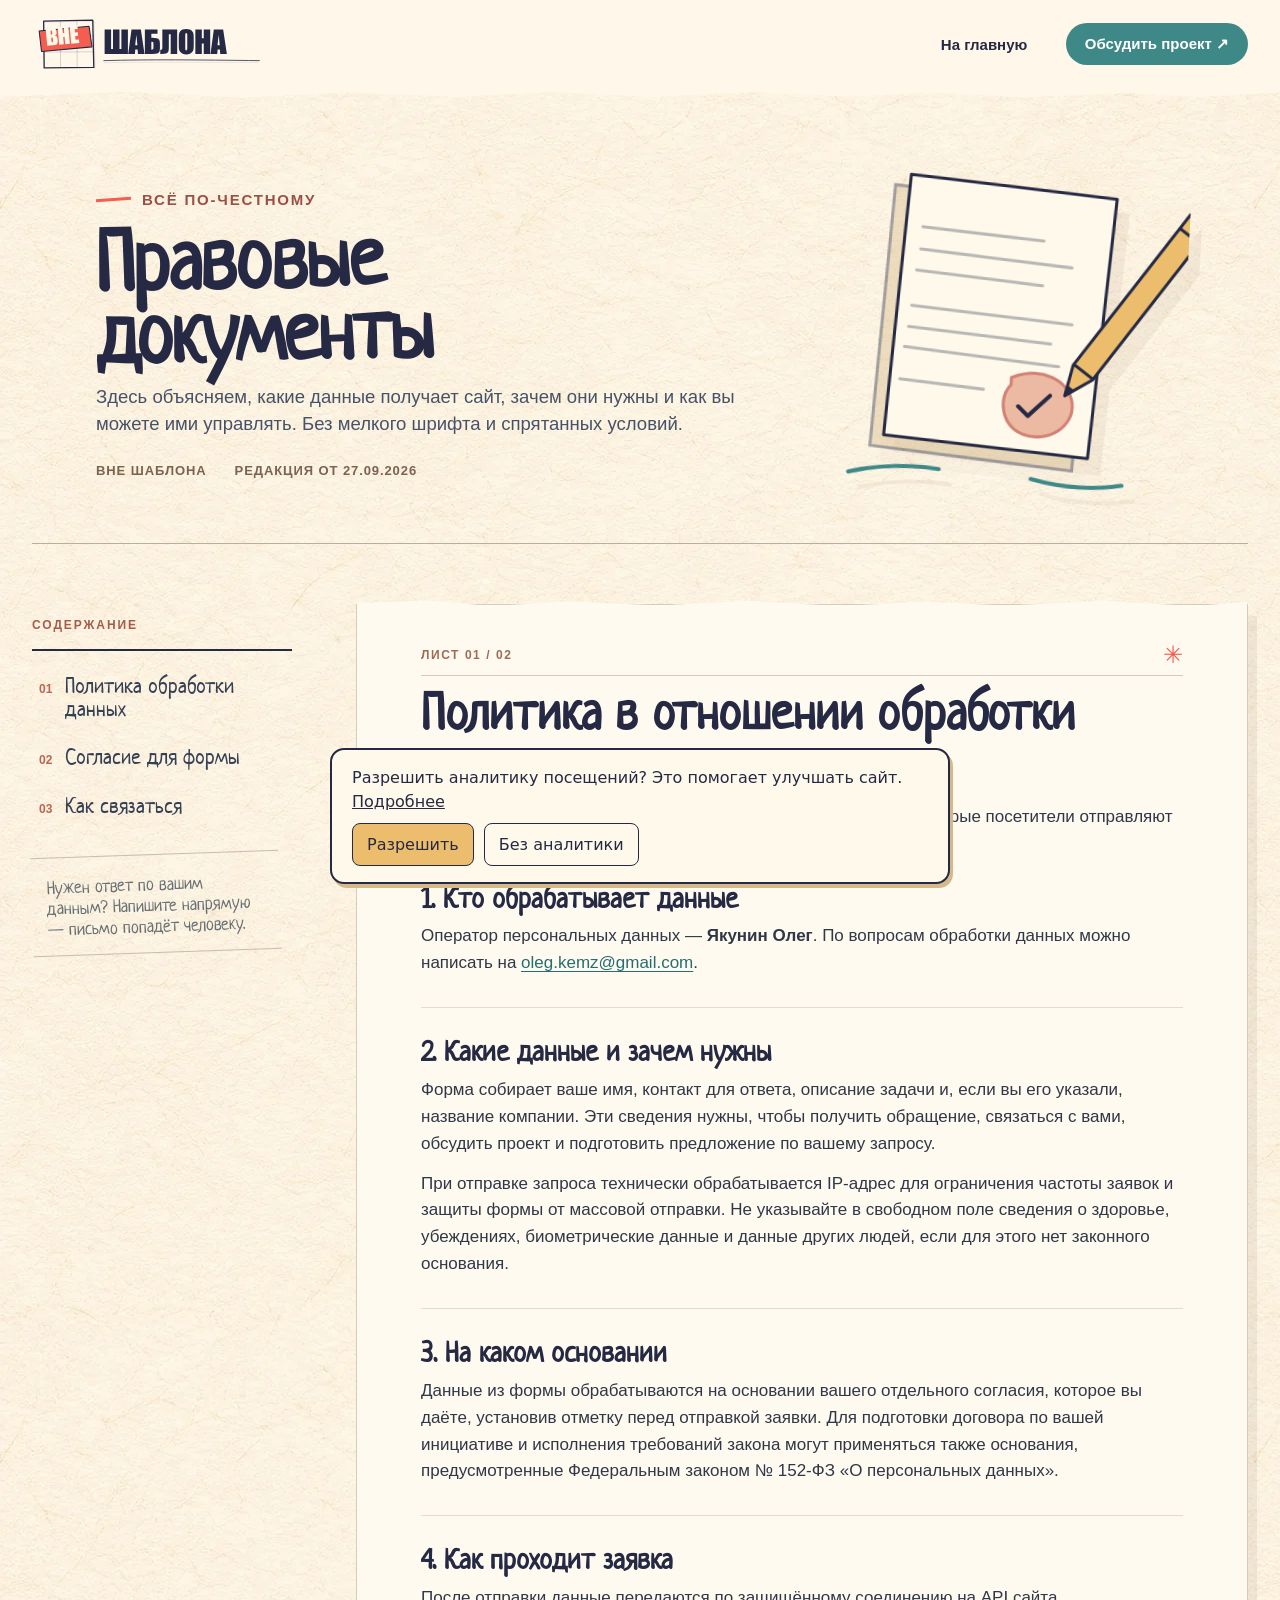
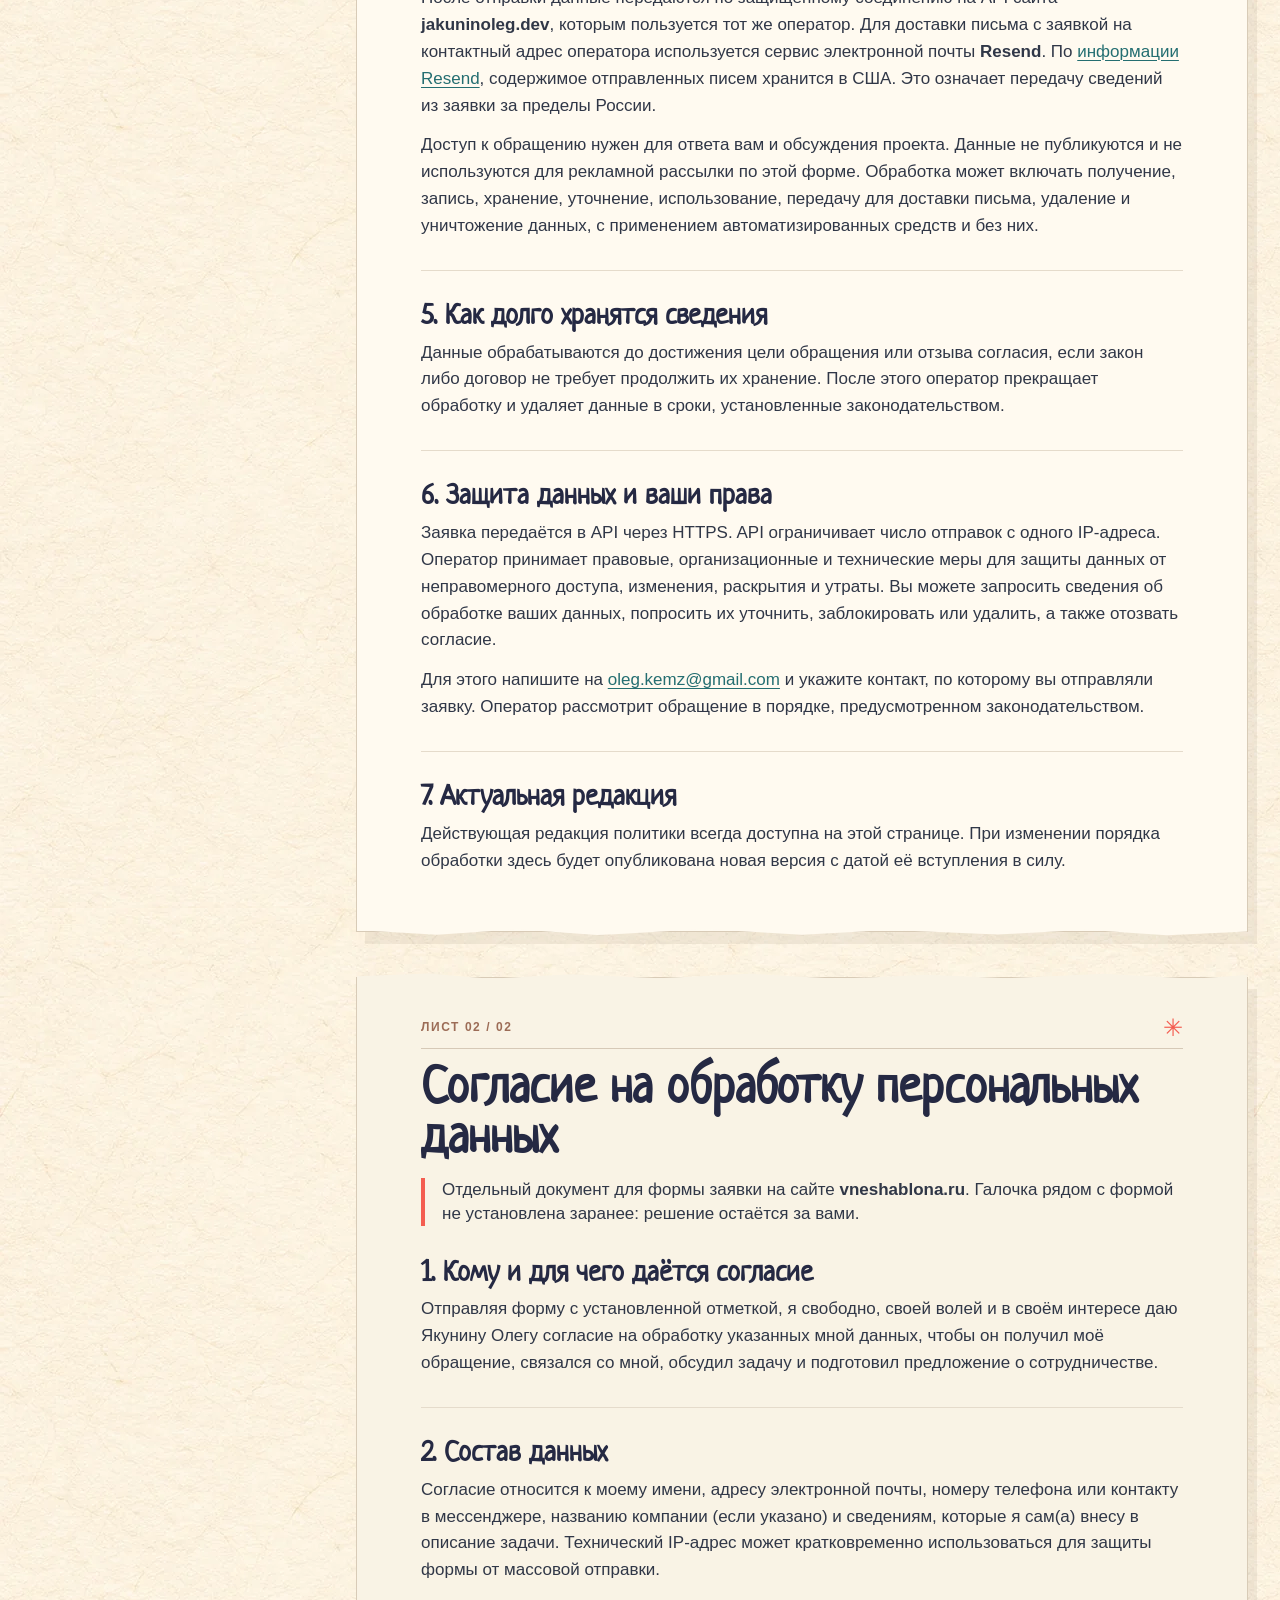
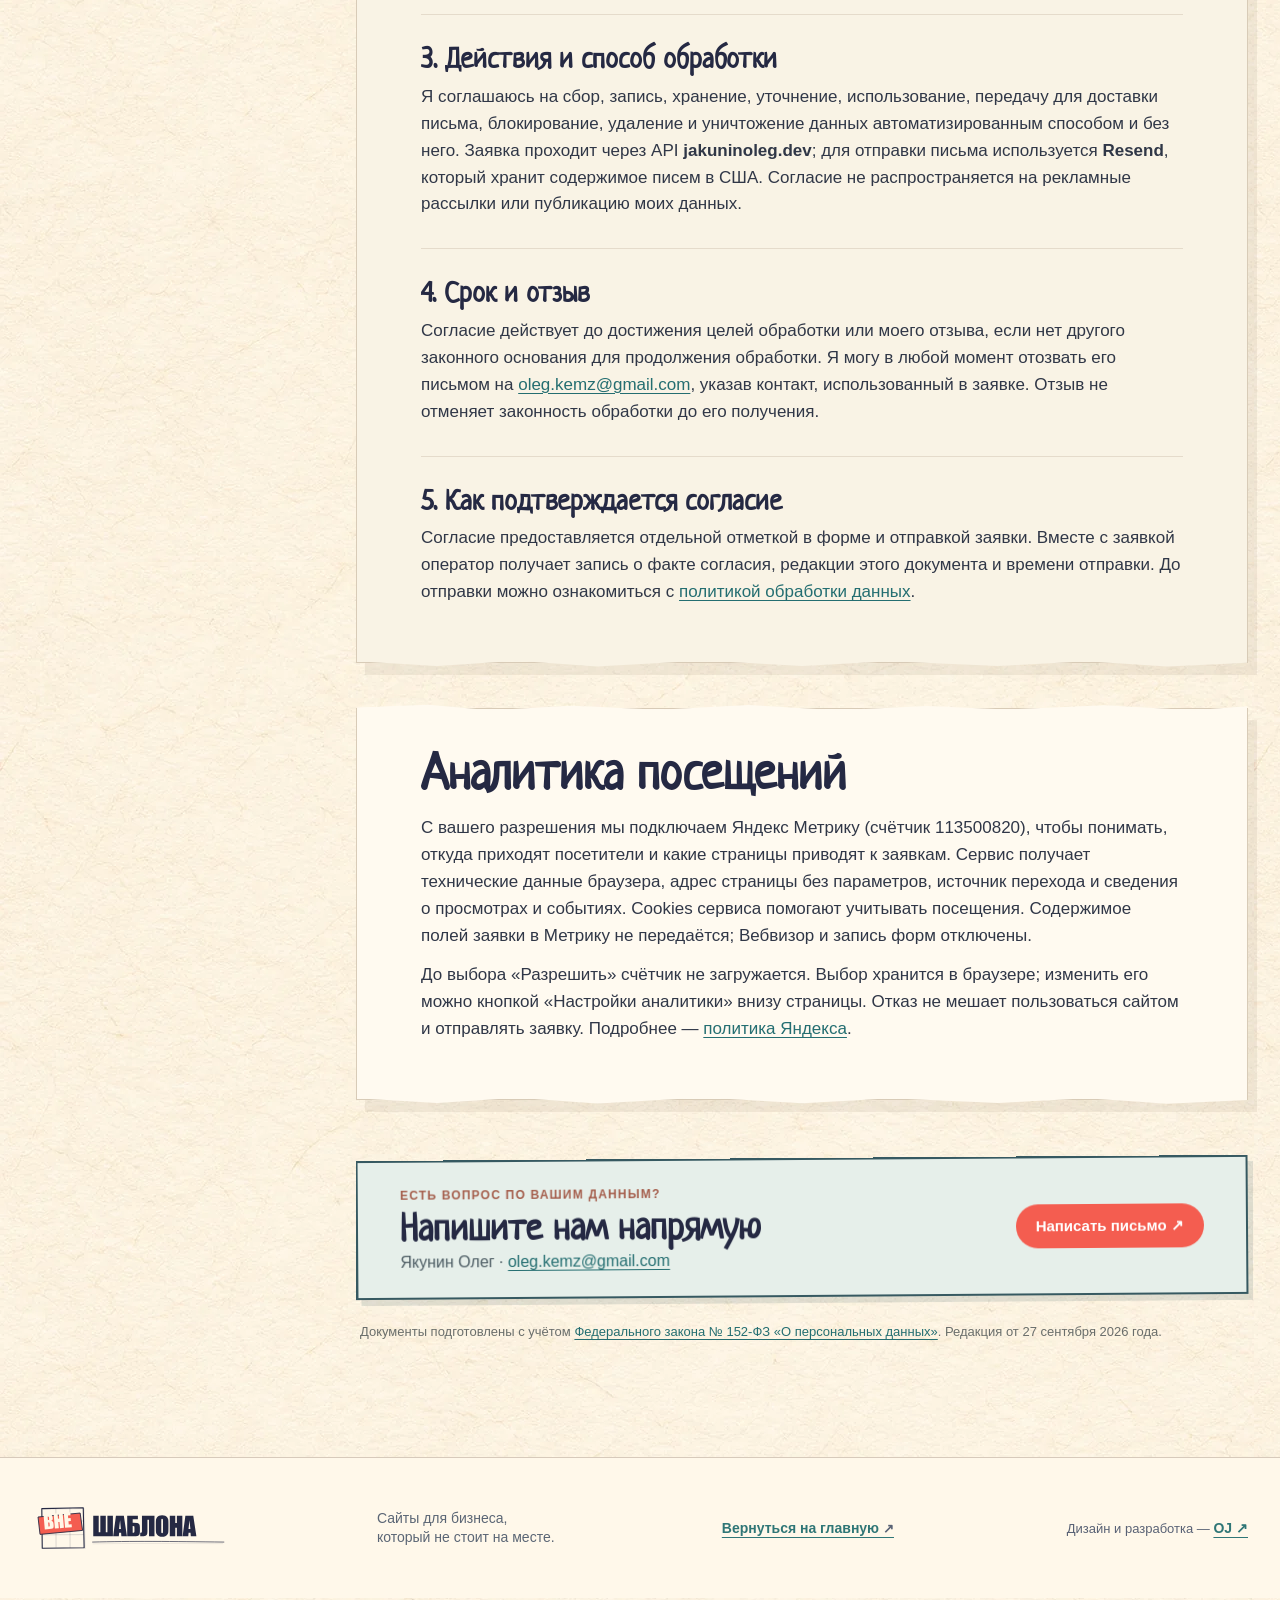
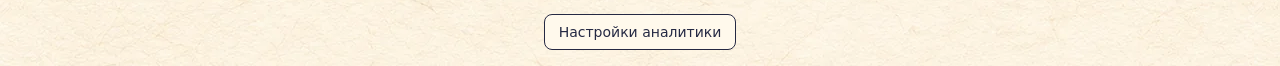
==== commit 9fc2da8d: "Add consent analytics and post-deploy SEO notifications" ====
--- a/legal/index.html
+++ b/legal/index.html
@@ -7,10 +7,24 @@
     <meta name="theme-color" content="#f6ecd9" />
     <title>Правовые документы — ВНЕ ШАБЛОНА</title>
     <link rel="canonical" href="https://vneshablona.ru/legal/" />
-    <link rel="icon" type="image/svg+xml" href="/assets/favicon.svg" />
-    <link rel="preload" as="font" type="font/ttf" href="/assets/fonts/Neucha-Regular.ttf" crossorigin />
+    <meta property="og:type" content="website" />
+    <meta property="og:locale" content="ru_RU" />
+    <meta property="og:site_name" content="ВНЕ ШАБЛОНА" />
+    <meta property="og:title" content="Правовые документы — ВНЕ ШАБЛОНА" />
+    <meta property="og:description" content="Политика обработки персональных данных и согласие для сайта ВНЕ ШАБЛОНА." />
+    <meta property="og:url" content="https://vneshablona.ru/legal/" />
+    <meta property="og:image" content="https://vneshablona.ru/assets/hero-wide-2k-v8.webp" />
+    <meta property="og:image:type" content="image/webp" />
+    <meta property="og:image:width" content="1831" />
+    <meta property="og:image:height" content="859" />
+    <meta property="og:image:alt" content="Иллюстрация сайта ВНЕ ШАБЛОНА о разработке сайтов под бизнес" />
+    <meta name="twitter:card" content="summary_large_image" />
+    <link rel="icon" type="image/svg+xml" href="/favicon.svg" />
+    <link rel="preload" as="font" type="font/woff2" href="/assets/fonts/Neucha-Regular.woff2" crossorigin />
     <link rel="stylesheet" href="/styles.css" />
     <link rel="stylesheet" href="/legal.css" />
+    <link rel="stylesheet" href="/analytics.css" />
+    <script src="/analytics.js" defer></script>
   </head>
   <body class="legal-page">
     <header class="legal-header">
@@ -73,6 +87,7 @@
             <section><h3>5. Как подтверждается согласие</h3><p>Согласие предоставляется отдельной отметкой в форме и отправкой заявки. Вместе с заявкой оператор получает запись о факте согласия, редакции этого документа и времени отправки. До отправки можно ознакомиться с <a href="#policy">политикой обработки данных</a>.</p></section>
           </article>
 
+          <article class="legal-document" id="analytics"><h2>Аналитика посещений</h2><p>С вашего разрешения мы подключаем Яндекс Метрику (счётчик 113500820), чтобы понимать, откуда приходят посетители и какие страницы приводят к заявкам. Сервис получает технические данные браузера, адрес страницы без параметров, источник перехода и сведения о просмотрах и событиях. Cookies сервиса помогают учитывать посещения. Содержимое полей заявки в Метрику не передаётся; Вебвизор и запись форм отключены.</p><p>До выбора «Разрешить» счётчик не загружается. Выбор хранится в браузере; изменить его можно кнопкой «Настройки аналитики» внизу страницы. Отказ не мешает пользоваться сайтом и отправлять заявку. Подробнее — <a href="https://yandex.ru/legal/confidential/" target="_blank" rel="noopener noreferrer">политика Яндекса</a>.</p></article>
           <section class="legal-contact" id="contact-operator" aria-labelledby="legal-contact-title"><div><p class="legal-contact__eyebrow">Есть вопрос по вашим данным?</p><h2 id="legal-contact-title">Напишите нам напрямую</h2><p>Якунин Олег · <a href="mailto:oleg.kemz@gmail.com">oleg.kemz@gmail.com</a></p></div><a class="legal-contact__button" href="mailto:oleg.kemz@gmail.com?subject=%D0%92%D0%BE%D0%BF%D1%80%D0%BE%D1%81%20%D0%BF%D0%BE%20%D0%B4%D0%B0%D0%BD%D0%BD%D1%8B%D0%BC">Написать письмо <span aria-hidden="true">↗</span></a></section>
           <p class="legal-source">Документы подготовлены с учётом <a href="https://mintrud.gov.ru/docs/laws/130" target="_blank" rel="noopener noreferrer">Федерального закона № 152-ФЗ «О персональных данных»</a>. Редакция от <time datetime="2026-09-27">27 сентября 2026 года</time>.</p>
         </div>
--- a/styles.css
+++ b/styles.css
@@ -1,6 +1,6 @@
 @import url("./tokens.css");
 
-@font-face{font-family:Neucha;src:url("./assets/fonts/Neucha-Regular.ttf") format("truetype");font-style:normal;font-weight:400;font-display:swap}
+@font-face{font-family:Neucha;src:url("./assets/fonts/Neucha-Regular.woff2") format("woff2");font-style:normal;font-weight:400;font-display:swap}
 *,*::before,*::after{box-sizing:border-box}
 html,body{margin:0;min-width:320px;overflow-x:clip}
 html{scroll-behavior:smooth}
@@ -76,7 +76,7 @@
 .story-card{position:relative;min-width:0;background:#fffaf0;border:1px solid #c8bda9;padding:10px;box-shadow:4px 5px 0 #33394a20}
 .story-card__tag{position:absolute;z-index:1;top:20px;left:0;padding:7px 16px 7px 22px;font-family:var(--font-headline);font-size:28px;font-weight:700;box-shadow:2px 3px 0 #1e2a3626;transform:rotate(-2deg)}
 .tag--coral{background:#f2b5a9}.tag--navy{background:#bbcfda}.tag--teal{background:#b8d8c1}
-.story-card>img{display:block;width:100%;height:clamp(360px,35vw,530px);object-fit:cover;object-position:center 30%;border:1px solid #716d69}
+.story-card>picture>img{display:block;width:100%;height:clamp(360px,35vw,530px);object-fit:cover;object-position:center 30%;border:1px solid #716d69}
 .story-card__copy{padding:12px 10px 8px}
 .story-card h3{font-family:var(--font-headline);font-size:29px;line-height:1;margin:0 0 7px}
 .story-card p{font-size:17px;line-height:1.23;margin:0 0 10px}
@@ -175,8 +175,8 @@
 @media(min-width:1921px){.hero-world{background-image:url("/assets/hero-wide-room.webp");background-size:100% 100%;background-position:center center;background-repeat:no-repeat}}
 @media(max-width:1390px){.site-header__inner{width:min(100% - 170px,1180px)}.brand{width:220px}.site-nav{gap:12px}.site-header__cta{padding-inline:14px}}
 @media(max-width:1340px){body::before{display:none}.site-header__inner{width:min(100% - 32px,900px);min-height:64px}.site-header__cta{display:none}.brand{width:clamp(190px,25vw,240px)}.menu-toggle{display:flex;flex-direction:column;align-items:center;justify-content:center;gap:5px;width:46px;height:46px;margin-left:auto;padding:10px;border:0;background:transparent;cursor:pointer}.menu-toggle span{display:block;width:24px;height:2px;border-radius:2px;background:var(--color-ink)}.site-nav{position:absolute;top:100%;left:0;right:0;z-index:10;display:none;flex-direction:column;align-items:stretch;gap:0;margin:0;padding:12px max(20px,calc((100% - 900px)/2)) 22px;background:var(--color-paper);border-bottom:2px solid var(--color-ink);box-shadow:0 12px 16px #2b2d3940}.site-nav.is-open{display:flex}.site-nav a{min-height:47px;font-size:18px;border-bottom:1px solid #e1d5c4}.site-nav__cta{display:inline-flex!important;justify-content:center;margin-top:12px;border:0!important;border-radius:999px;background:var(--color-teal);color:#fff}.hero h1{font-size:clamp(48px,5vw,70px)}.hero__copy>p{font-size:clamp(20px,2vw,26px)}.benefits__layout{grid-template-columns:1fr;gap:22px}}
-@media(max-width:950px){.hero-world{background:#e5f2ef}.hero{width:min(100%,680px)}.hero__copy{top:3.4%;width:95%}.hero h1{font-size:clamp(43px,6.3vw,66px)}.hero__copy>p{font-size:clamp(20px,2.6vw,25px);margin-top:12px}.hero__cta{margin-top:13px}.triptych{grid-template-columns:1fr;max-width:570px;margin-inline:auto}.story-card>img{height:460px}.race-grid img,.ownership-grid img{height:460px}.cms__layout{grid-template-columns:1fr}.cms__art{max-width:800px}.cms__copy{max-width:700px}.workshop__side-note{display:none}.workshop__labels{margin:-12px 12px 0;grid-template-columns:repeat(2,1fr)}.process-grid{grid-template-columns:repeat(2,1fr)}.site-footer__inner{flex-wrap:wrap}.site-footer nav{margin-left:auto}}
-@media(max-width:700px){.section-inner,.contact__inner{width:min(100% - 28px,480px)}.section-paper{padding:48px 0}.section-heading{margin-bottom:22px}.section-heading h2,.contact h2{font-size:clamp(34px,9vw,44px)}.section-heading p:not(.eyebrow){font-size:17px}.eyebrow{font-size:11px}.site-header__inner{width:100%;min-height:58px;padding:0 13px 0 8px}.brand{width:clamp(160px,47vw,205px)}.hero{width:100%}.hero__picture{clip-path:polygon(0 1.2%,8% .5%,18% 1.4%,29% .6%,40% 1.5%,52% .4%,64% 1.4%,76% .5%,88% 1.3%,100% .5%,100% 98.7%,90% 99.5%,80% 98.8%,68% 99.5%,56% 98.7%,44% 99.4%,32% 98.6%,20% 99.3%,9% 98.6%,0 99.3%)}.hero__copy{top:2.4%;width:95%}.hero h1{font-size:clamp(36px,9.9vw,47px);line-height:.92;letter-spacing:-.025em}.hero-title__variant--desktop{display:none}.hero-title__variant--mobile{display:block}.hero__copy>p{max-width:360px;margin-top:9px;font-size:clamp(17px,4.5vw,20px);line-height:1.05}.desktop-break{display:none}.hero__cta{width:min(83%,330px);min-height:47px;margin-top:12px;padding-inline:12px;font-size:clamp(15px,4vw,18px)}.story-grid{grid-template-columns:1fr;gap:15px}.comic-panel{padding:8px 8px 14px}.comic-panel h3{font-size:26px}.comic-panel>p{font-size:17px}.speech{font-size:clamp(15px,4vw,18px);max-width:50%}.story__note{font-size:29px}.triptych{gap:18px}.story-card>img{height:370px}.story-card h3{font-size:28px}.workshop{padding:50px 0}.workshop__picture{width:calc(100% + 28px);margin-left:-14px}.workshop__labels{grid-template-columns:1fr 1fr;gap:8px;margin:6px 0 0}.workshop__labels article{padding:9px}.workshop__labels h3{font-size:21px;margin:-9px -9px 7px;padding:5px 7px}.workshop__labels p{font-size:14px}.race-grid img,.ownership-grid img{height:370px}.speed-result{display:block;padding:18px}.speed-result__number{font-size:95px}.speed-result h3{font-size:29px}.speed-result p{font-size:17px}.ownership__summary{font-size:18px}.cms__layout{gap:24px}.cms__copy h2{font-size:39px}.cms__copy>p:not(.eyebrow):not(.hand-note){font-size:18px}.benefits__list{grid-template-columns:1fr}.benefits__list article{display:grid;grid-template-columns:54px 1fr;column-gap:12px;padding:13px 8px;border-left:0;border-top:1px solid #d4cabc}.benefit-mark{grid-row:span 2;font-size:53px;height:auto}.benefits__list h3{font-size:27px}.benefits__list p{font-size:16px}.process-grid{grid-template-columns:repeat(2,1fr);gap:9px}.process-grid article{padding:7px}.process__number{width:32px;height:32px;font-size:21px}.process-grid h3{font-size:20px}.process__note{font-size:28px}.honest__grid{grid-template-columns:1fr;gap:22px}.honest__grid article{padding:21px}.honest__label{font-size:23px;margin:-21px -21px 15px}.honest__grid li{font-size:17px}.honest__note{font-size:25px}.contact{padding:30px 0}.contact__inner{min-height:0;overflow:hidden}.contact__art{position:relative;display:block;width:100%;height:250px;object-fit:cover;object-position:left center}.contact__content{width:100%;padding:18px 18px 32px;margin:0;background:#f6efde}.contact__content>p:not(.eyebrow){font-size:17px}.contact__note{display:none}.site-footer__inner{display:block}.brand--footer{width:205px}.site-footer nav{margin:16px 0;gap:11px 18px}.site-footer p{font-size:14px}}
+@media(max-width:950px){.hero-world{background:#e5f2ef}.hero{width:min(100%,680px)}.hero__copy{top:3.4%;width:95%}.hero h1{font-size:clamp(43px,6.3vw,66px)}.hero__copy>p{font-size:clamp(20px,2.6vw,25px);margin-top:12px}.hero__cta{margin-top:13px}.triptych{grid-template-columns:1fr;max-width:570px;margin-inline:auto}.story-card>picture>img{height:460px}.race-grid img,.ownership-grid img{height:460px}.cms__layout{grid-template-columns:1fr}.cms__art{max-width:800px}.cms__copy{max-width:700px}.workshop__side-note{display:none}.workshop__labels{margin:-12px 12px 0;grid-template-columns:repeat(2,1fr)}.process-grid{grid-template-columns:repeat(2,1fr)}.site-footer__inner{flex-wrap:wrap}.site-footer nav{margin-left:auto}}
+@media(max-width:700px){.section-inner,.contact__inner{width:min(100% - 28px,480px)}.section-paper{padding:48px 0}.section-heading{margin-bottom:22px}.section-heading h2,.contact h2{font-size:clamp(34px,9vw,44px)}.section-heading p:not(.eyebrow){font-size:17px}.eyebrow{font-size:11px}.site-header__inner{width:100%;min-height:58px;padding:0 13px 0 8px}.brand{width:clamp(160px,47vw,205px)}.hero{width:100%}.hero__picture{clip-path:polygon(0 1.2%,8% .5%,18% 1.4%,29% .6%,40% 1.5%,52% .4%,64% 1.4%,76% .5%,88% 1.3%,100% .5%,100% 98.7%,90% 99.5%,80% 98.8%,68% 99.5%,56% 98.7%,44% 99.4%,32% 98.6%,20% 99.3%,9% 98.6%,0 99.3%)}.hero__copy{top:2.4%;width:95%}.hero h1{font-size:clamp(36px,9.9vw,47px);line-height:.92;letter-spacing:-.025em}.hero-title__variant--desktop{display:none}.hero-title__variant--mobile{display:block}.hero__copy>p{max-width:360px;margin-top:9px;font-size:clamp(17px,4.5vw,20px);line-height:1.05}.desktop-break{display:none}.hero__cta{width:min(83%,330px);min-height:47px;margin-top:12px;padding-inline:12px;font-size:clamp(15px,4vw,18px)}.story-grid{grid-template-columns:1fr;gap:15px}.comic-panel{padding:8px 8px 14px}.comic-panel h3{font-size:26px}.comic-panel>p{font-size:17px}.speech{font-size:clamp(15px,4vw,18px);max-width:50%}.story__note{font-size:29px}.triptych{gap:18px}.story-card>picture>img{height:370px}.story-card h3{font-size:28px}.workshop{padding:50px 0}.workshop__picture{width:calc(100% + 28px);margin-left:-14px}.workshop__labels{grid-template-columns:1fr 1fr;gap:8px;margin:6px 0 0}.workshop__labels article{padding:9px}.workshop__labels h3{font-size:21px;margin:-9px -9px 7px;padding:5px 7px}.workshop__labels p{font-size:14px}.race-grid img,.ownership-grid img{height:370px}.speed-result{display:block;padding:18px}.speed-result__number{font-size:95px}.speed-result h3{font-size:29px}.speed-result p{font-size:17px}.ownership__summary{font-size:18px}.cms__layout{gap:24px}.cms__copy h2{font-size:39px}.cms__copy>p:not(.eyebrow):not(.hand-note){font-size:18px}.benefits__list{grid-template-columns:1fr}.benefits__list article{display:grid;grid-template-columns:54px 1fr;column-gap:12px;padding:13px 8px;border-left:0;border-top:1px solid #d4cabc}.benefit-mark{grid-row:span 2;font-size:53px;height:auto}.benefits__list h3{font-size:27px}.benefits__list p{font-size:16px}.process-grid{grid-template-columns:repeat(2,1fr);gap:9px}.process-grid article{padding:7px}.process__number{width:32px;height:32px;font-size:21px}.process-grid h3{font-size:20px}.process__note{font-size:28px}.honest__grid{grid-template-columns:1fr;gap:22px}.honest__grid article{padding:21px}.honest__label{font-size:23px;margin:-21px -21px 15px}.honest__grid li{font-size:17px}.honest__note{font-size:25px}.contact{padding:30px 0}.contact__inner{min-height:0;overflow:hidden}.contact__art{position:relative;display:block;width:100%;height:250px;object-fit:cover;object-position:left center}.contact__content{width:100%;padding:18px 18px 32px;margin:0;background:#f6efde}.contact__content>p:not(.eyebrow){font-size:17px}.contact__note{display:none}.site-footer__inner{display:block}.brand--footer{width:205px}.site-footer nav{margin:16px 0;gap:11px 18px}.site-footer p{font-size:14px}}
 @media(max-width:360px){.hero h1{font-size:35px}.hero__copy{top:1.8%}.hero__copy>p{font-size:16px;margin-top:7px}.hero__cta{margin-top:8px}.workshop__labels{grid-template-columns:1fr}.process-grid h3{font-size:18px}}
 @media(prefers-reduced-motion:reduce){html{scroll-behavior:auto}*,*::before,*::after{transition-duration:.01ms!important;animation-duration:.01ms!important}}
 
@@ -244,7 +244,7 @@
 /* Restored frames carry the original comic lettering inside the artwork. */
 .comic-panel__art img{aspect-ratio:auto;height:auto;object-fit:contain}
 .comic-panel .speech,.story-card__tag,.story-card .paper-tags,.story-card blockquote{display:none}
-.story-card>img,.race-grid img,.ownership-grid img{height:auto;aspect-ratio:auto;object-fit:contain}
+.story-card>picture>img,.race-grid img,.ownership-grid img{height:auto;aspect-ratio:auto;object-fit:contain}
 .race-grid figcaption,.ownership-grid figcaption{display:none}
 .cms__layout{grid-template-columns:minmax(0,.9fr) minmax(0,1.1fr)}
 .cms__art{max-width:620px;justify-self:center}
@@ -313,10 +313,10 @@
 @media (min-width:1341px){.site-header__inner{width:min(calc(100% - 540px),1000px)}}
 @media (max-width:1100px){.site-header__inner .site-nav{position:absolute;z-index:20}}
 @media (min-width:951px) and (max-width:1100px){
-  .hero__copy{top:min(124px,7.7vw)}
-  .hero h1{font-size:clamp(34px,3.4vw,38.5px)}
-  .hero__copy>p{margin-top:5px}
-  .hero__cta{margin-top:5px}
+  .hero__copy{top:clamp(80px,8.2vw,92px)}
+  .hero h1{font-size:clamp(34px,3.4vw,38.5px);line-height:1.05}
+  .hero__copy>p{max-width:88%;margin-top:12px;padding:6px 14px;background:#fff9e9ed;border-radius:40% 5% 35% 7% / 8% 30% 10% 25%;box-shadow:0 2px 5px #fff9e980}
+  .hero__cta{margin-top:clamp(198px,22vw,230px)}
 }
 @media (max-width:700px){.site-header__inner{padding-inline:12px}}
 
--- a/analytics.css
+++ b/analytics.css
@@ -0,0 +1 @@
+.analytics-consent{position:fixed;z-index:1000;bottom:16px;left:16px;right:16px;max-width:620px;margin:auto;padding:16px 20px;background:#fff9ec;color:#252943;border:2px solid #252943;border-radius:14px;box-shadow:3px 4px 0 #d6b98a;font:16px/1.45 system-ui,sans-serif}.analytics-consent[hidden]{display:none}.analytics-consent p{margin:0 0 10px}.analytics-consent a{color:inherit;text-decoration:underline}.analytics-consent div{display:flex;gap:10px;flex-wrap:wrap}.analytics-consent button,.analytics-settings{font:inherit;cursor:pointer;border:1px solid #252943;border-radius:8px;background:#fff9ec;color:#252943;padding:9px 14px}.analytics-consent button:first-child{background:#edbd6e}.analytics-settings{display:block;margin:16px auto;font:14px system-ui,sans-serif}.analytics-consent button:focus-visible,.analytics-settings:focus-visible{outline:3px solid #3e8988;outline-offset:3px}
